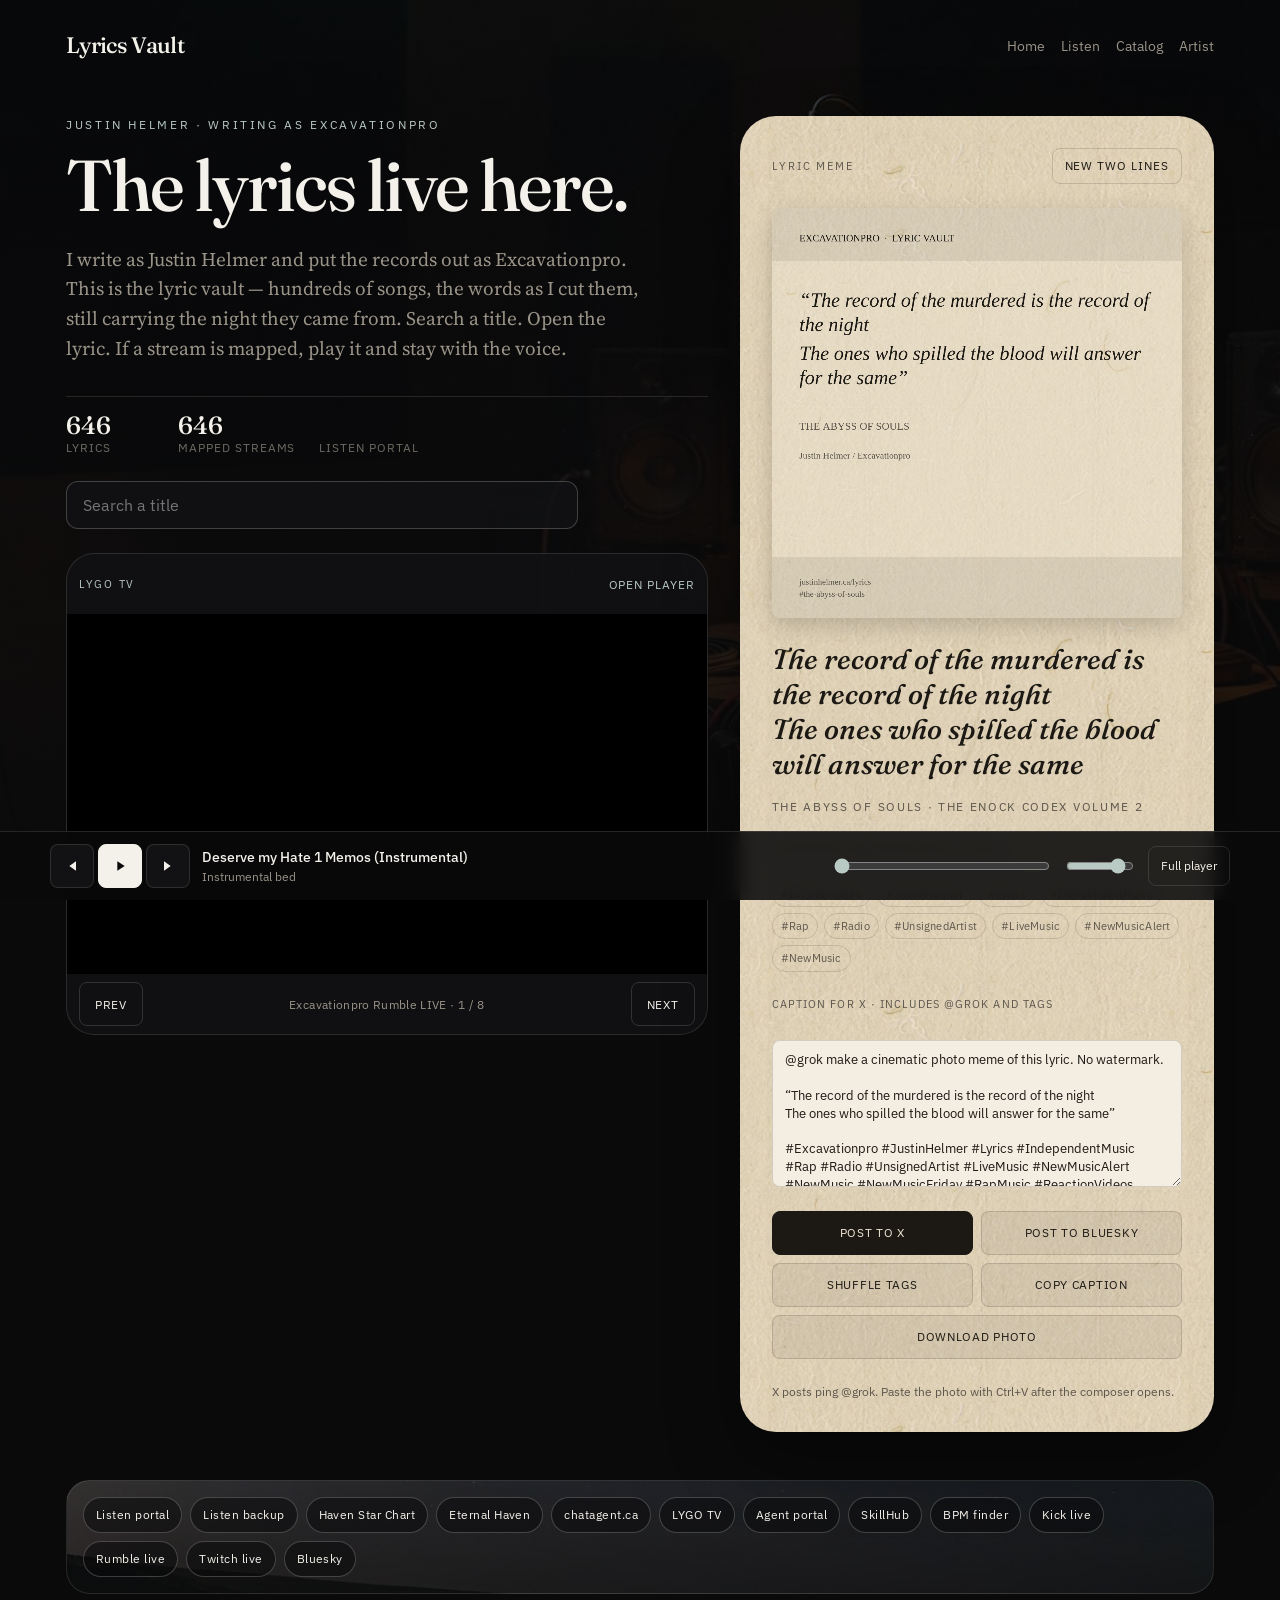
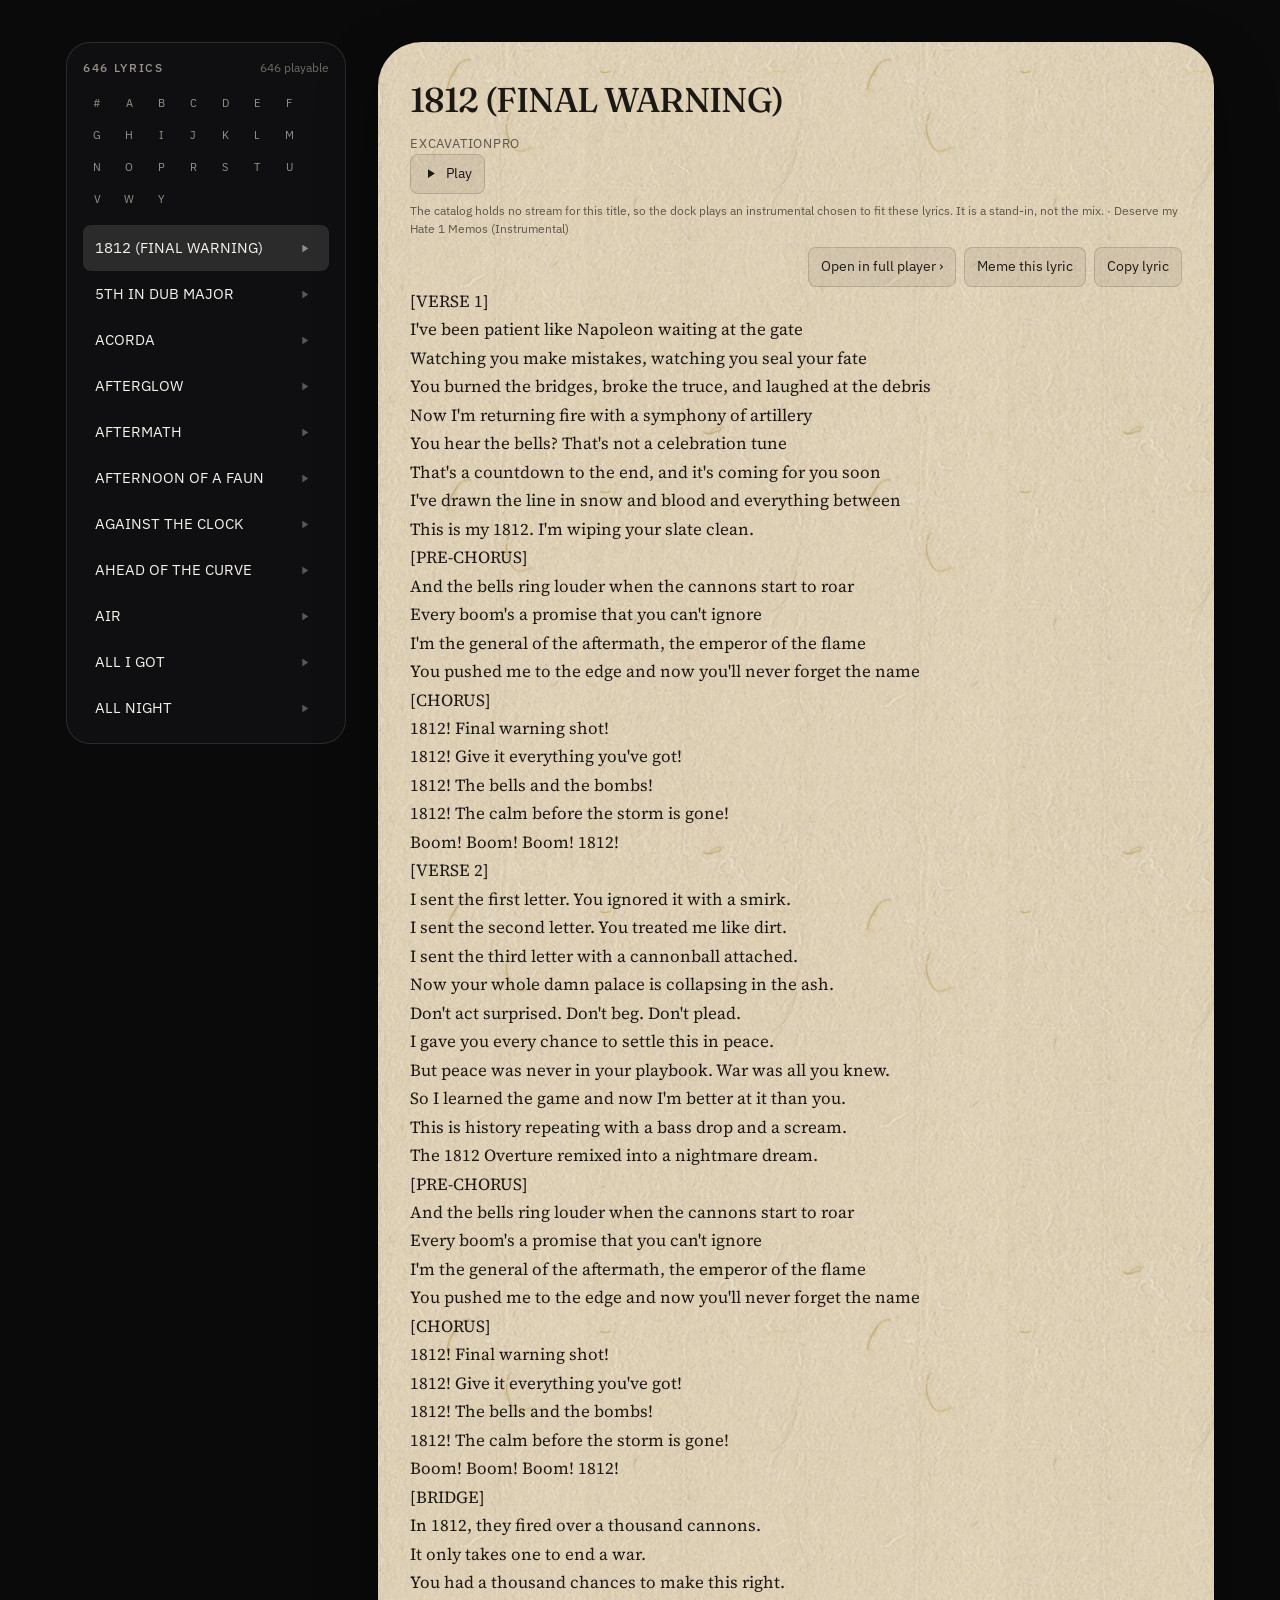
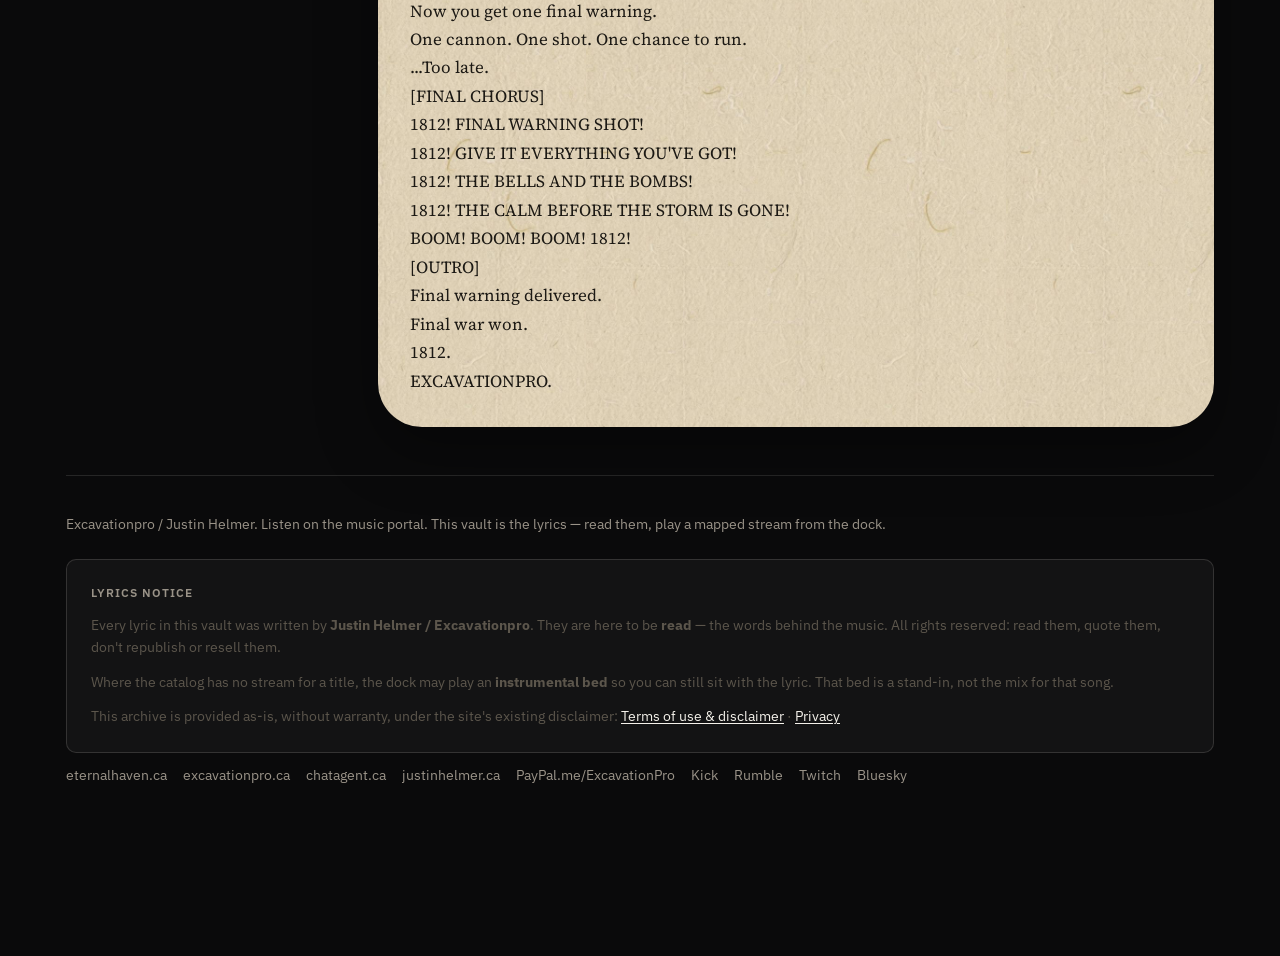
==== lyrics/index.html @ d02c5a1b "Add Bluesky plus Kick, Rumble, Twitch on the branding hub." ====
<!DOCTYPE html>
<html lang="en">
<head>
<meta charset="utf-8">
<meta name="viewport" content="width=device-width, initial-scale=1">
<title>Justin Helmer Lyrics — Lyric Vault</title>
<meta name="description" content="Justin Helmer writes as Excavationpro. The lyric vault: search a title, read the words, play the catalog when a stream is mapped.">
<meta name="author" content="Justin Helmer / Excavationpro">
<meta name="robots" content="index, follow, max-image-preview:large">
<meta name="theme-color" content="#0a0a0b">
<link rel="canonical" href="https://justinhelmer.ca/lyrics/">
<link rel="icon" href="/assets/favicon.svg" type="image/svg+xml">
<link rel="image_src" href="https://justinhelmer.ca/assets/og-lyrics.jpg">
<meta property="og:site_name" content="justinhelmer.ca">
<meta property="og:locale" content="en_US">
<meta property="og:type" content="website">
<meta property="og:title" content="Justin Helmer Lyrics — Lyric Vault">
<meta property="og:description" content="Justin Helmer writes as Excavationpro. The lyric vault — search, read, play. Listen free on justinhelmer.ca.">
<meta property="og:url" content="https://justinhelmer.ca/lyrics/">
<meta property="og:image" content="https://justinhelmer.ca/assets/og-lyrics.jpg">
<meta property="og:image:secure_url" content="https://justinhelmer.ca/assets/og-lyrics.jpg">
<meta property="og:image:type" content="image/jpeg">
<meta property="og:image:width" content="1200">
<meta property="og:image:height" content="630">
<meta property="og:image:alt" content="Lyrics Vault — Excavationpro / Justin Helmer">
<meta name="twitter:card" content="summary_large_image">
<meta name="twitter:site" content="@Excavationpro">
<meta name="twitter:creator" content="@Excavationpro">
<meta name="twitter:title" content="Justin Helmer Lyrics — Lyric Vault">
<meta name="twitter:description" content="Justin Helmer writes as Excavationpro. The lyric vault — search, read, play.">
<meta name="twitter:image" content="https://justinhelmer.ca/assets/og-lyrics.jpg">
<meta name="twitter:image:alt" content="Lyrics Vault — Excavationpro">
<script type="application/ld+json">{"@context":"https://schema.org","@type":"CollectionPage","name":"Excavationpro Lyrics — Justin Helmer","url":"https://justinhelmer.ca/lyrics/","description":"Justin Helmer writes as Excavationpro. Public lyric vault: artist, album, and the words.","image":"https://justinhelmer.ca/assets/og-lyrics.jpg","author":{"@type":"Person","name":"Justin Helmer","alternateName":"Excavationpro","sameAs":["https://twitter.com/Excavationpro","https://excavationpro.ca/"]},"isPartOf":{"@type":"WebSite","name":"justinhelmer.ca","url":"https://justinhelmer.ca/"}}</script>
<link rel="preconnect" href="https://fonts.googleapis.com">
<link rel="preconnect" href="https://fonts.gstatic.com" crossorigin>
<link href="https://fonts.googleapis.com/css2?family=Fraunces:opsz,wght@9..144,500;9..144,600&family=IBM+Plex+Sans:wght@400;500;600&family=Source+Serif+4:opsz,wght@8..60,400;8..60,500&display=swap" rel="stylesheet">
<link rel="stylesheet" href="vault.css?v=23">
<link rel="stylesheet" href="lygo-tv-ninja.css?v=6">
</head>
<body>
<div class="sky" aria-hidden="true"></div>
<div class="wrap">
  <header class="site">
    <a class="brand" href="./">Lyrics Vault</a>
    <nav class="links" aria-label="Studio">
      <a href="https://justinhelmer.ca/">Home</a>
      <a href="https://justinhelmer.ca/listen.html">Listen</a>
      <a href="https://deepseekoracle.github.io/Excavationpro/excavationpro-music-catalog.html">Catalog</a>
      <a href="https://excavationpro.ca/">Artist</a>
    </nav>
  </header>

  <section class="hero">
    <div class="hero-copy">
      <p class="kicker">Justin Helmer · writing as Excavationpro</p>
      <h1>The lyrics live here.</h1>
      <p class="lede">I write as Justin Helmer and put the records out as Excavationpro. This is the lyric vault — hundreds of songs, the words as I cut them, still carrying the night they came from. Search a title. Open the lyric. If a stream is mapped, play it and stay with the voice.</p>
      <ul class="stats" aria-label="Vault size">
        <li><strong id="stat-n">—</strong><span>lyrics</span></li>
        <li><strong id="stat-m">—</strong><span>mapped streams</span></li>
        <li><a href="https://justinhelmer.ca/listen.html">Listen portal</a></li>
      </ul>
      <label class="sr" for="q">Search titles</label>
      <input id="q" class="search" type="search" placeholder="Search a title" autocomplete="off">
      <section class="tv-portal" aria-label="LYGO TV">
        <div data-lygo-tv></div>
      </section>
    </div>
    <div class="hero-side">
    <aside class="hero-card meme" id="vault-card" aria-label="Lyric meme">
      <div class="card-top">
        <p class="card-kicker">Lyric meme</p>
        <button type="button" class="card-shuffle" id="vault-shuffle">New two lines</button>
      </div>
      <canvas id="meme-canvas" width="1080" height="1080" aria-label="Meme preview"></canvas>
      <a class="card-link" id="vault-link" href="#deep-enough-to-stand">
        <blockquote>
          <p id="vault-quote">My roots go deep enough to stand.<br>Through the hurricane and the shifting sand.</p>
          <footer id="vault-cite">Deep Enough to Stand</footer>
        </blockquote>
      </a>
      <p class="meme-hint" id="vault-url">justinhelmer.ca/lyrics/#deep-enough-to-stand</p>
      <div class="tag-row" id="tag-row" aria-label="Hashtags"></div>
      <p class="caption-lab">Caption for X · includes @grok and tags</p>
      <label class="sr" for="meme-caption">Post caption</label>
      <textarea id="meme-caption" rows="7" spellcheck="false"></textarea>
      <div class="meme-share" role="group" aria-label="Share this lyric">
        <button type="button" class="share-btn primary" id="share-x">Post to X</button>
        <button type="button" class="share-btn" id="share-bsky">Post to Bluesky</button>
        <button type="button" class="share-btn" id="shuffle-tags">Shuffle tags</button>
        <button type="button" class="share-btn" id="copy-caption">Copy caption</button>
        <button type="button" class="share-btn grok" id="share-png">Download photo</button>
      </div>
      <p class="meme-status" id="meme-status" aria-live="polite">X posts ping @grok. Paste the photo with Ctrl+V after the composer opens.</p>
    </aside>
    </div>
  </section>

  <nav class="lattice" aria-label="Lattice paths">
    <a href="https://justinhelmer.ca/listen.html">Listen portal</a>
    <a href="https://deepseekoracle.github.io/Excavationpro/excavationpro-listen.html">Listen backup</a>
    <a href="https://deepseekoracle.github.io/Excavationpro/HavenStarChart.html">Haven Star Chart</a>
    <a href="https://eternalhaven.ca/">Eternal Haven</a>
    <a href="https://chatagent.ca/">chatagent.ca</a>
    <a href="https://chatagent.ca/sources/">LYGO TV</a>
    <a href="https://chatagent.ca/portal/">Agent portal</a>
    <a href="https://chatagent.ca/lygoskillhub.html">SkillHub</a>
    <a href="https://bpmfinder.ca/app.html">BPM finder</a>
    <a href="https://kick.com/excavationpro">Kick live</a>
    <a href="https://rumble.com/user/excavationpro/live">Rumble live</a>
    <a href="https://twitch.tv/excavationpro">Twitch live</a>
    <a href="https://bsky.app/profile/excavationpro.bsky.social">Bluesky</a>
  </nav>

  <div class="layout">
    <aside class="index">
      <div class="index-head">
        <h2 id="count">Lyrics</h2>
        <p class="hint" id="mapped-hint"></p>
      </div>
      <div class="letters" id="letters" aria-label="Jump by letter"></div>
      <ol id="list"></ol>
    </aside>
    <div class="sheet-wrap">
      <article class="sheet" id="sheet">
        <p class="empty">Choose a lyric.</p>
      </article>
      <div class="gate" id="gate" hidden>
        <div class="gate-card" role="dialog" aria-modal="true" aria-labelledby="gate-title">
          <p class="card-kicker">Support the work</p>
          <h2 id="gate-title">Keep the vault lit.</h2>
          <p>These lyrics stay free. If they land, support Justin Helmer / Excavationpro — PayPal, stream the catalog, or catch the live rooms.</p>
          <div class="gate-actions">
            <a class="btn paypal" href="https://www.paypal.com/paypalme/ExcavationPro" target="_blank" rel="noopener noreferrer">Donate on PayPal</a>
            <a class="btn" href="https://ffm.to/eovnvo9" target="_blank" rel="noopener noreferrer">Listen — Excavationpro</a>
            <a class="btn" href="https://ffm.to/justin-helmer" target="_blank" rel="noopener noreferrer">Listen — Justin Helmer</a>
            <div class="gate-live" aria-label="Live rooms">
              <a href="https://kick.com/excavationpro" target="_blank" rel="noopener noreferrer">Kick live</a>
              <a href="https://rumble.com/user/excavationpro/live" target="_blank" rel="noopener noreferrer">Rumble live</a>
              <a href="https://twitch.tv/excavationpro" target="_blank" rel="noopener noreferrer">Twitch live</a>
            </div>
            <button type="button" class="btn ghost" id="gate-pass">Keep reading</button>
          </div>
        </div>
      </div>
    </div>
  </div>

  <footer class="site">
    <p>Excavationpro / Justin Helmer. Listen on the music portal. This vault is the lyrics — read them, play a mapped stream from the dock.</p>

    <div class="notice" id="disclaimer">
      <h2>Lyrics notice</h2>
      <p>Every lyric in this vault was written by <strong>Justin Helmer / Excavationpro</strong>. They are here to be <strong>read</strong> &mdash; the words behind the music. All rights reserved: read them, quote them, don't republish or resell them.</p>
      <p>Where the catalog has no stream for a title, the dock may play an <strong>instrumental bed</strong> so you can still sit with the lyric. That bed is a stand-in, not the mix for that song.</p>
      <p>This archive is provided as-is, without warranty, under the site's existing disclaimer: <a href="https://justinhelmer.ca/terms.html">Terms of use &amp; disclaimer</a> &middot; <a href="https://justinhelmer.ca/privacy.html">Privacy</a></p>
    </div>

    <p class="family">
      <a href="https://eternalhaven.ca/">eternalhaven.ca</a>
      <a href="https://excavationpro.ca/">excavationpro.ca</a>
      <a href="https://chatagent.ca/">chatagent.ca</a>
      <a href="https://justinhelmer.ca/">justinhelmer.ca</a>
      <a href="https://www.paypal.com/paypalme/ExcavationPro">PayPal.me/ExcavationPro</a>
      <a href="https://kick.com/excavationpro">Kick</a>
      <a href="https://rumble.com/user/excavationpro/live">Rumble</a>
      <a href="https://twitch.tv/excavationpro">Twitch</a>
      <a href="https://bsky.app/profile/excavationpro.bsky.social">Bluesky</a>
    </p>
  </footer>
</div>

<div class="dock" id="dock">
  <audio id="audio" preload="none"></audio>
  <div class="dock-inner">
    <div class="transport" role="group" aria-label="Transport">
      <button type="button" id="btn-prev" class="icon" title="Previous mapped stream" aria-label="Previous">
        <svg viewBox="0 0 24 24" aria-hidden="true"><path d="M6 5v14M18 5v14L8 12z" fill="currentColor" stroke="none"/></svg>
      </button>
      <button type="button" id="btn-play" class="icon play" title="Play" aria-label="Play">
        <svg id="ico-play" viewBox="0 0 24 24" aria-hidden="true"><path d="M8 5v14l11-7z" fill="currentColor"/></svg>
        <svg id="ico-pause" class="hide" viewBox="0 0 24 24" aria-hidden="true"><path d="M7 5h4v14H7zM13 5h4v14h-4z" fill="currentColor"/></svg>
      </button>
      <button type="button" id="btn-next" class="icon" title="Next mapped stream" aria-label="Next">
        <svg viewBox="0 0 24 24" aria-hidden="true"><path d="M18 5v14M6 5v14l10-7z" fill="currentColor"/></svg>
      </button>
    </div>
    <div class="now">
      <strong id="now-title">Lattice mini player</strong>
      <span id="now-state">Idle · mapped streams from the catalog</span>
    </div>
    <label class="seek-wrap"><span class="sr">Seek</span><input id="seek" type="range" min="0" max="1000" value="0"></label>
    <label class="vol-wrap" title="Volume"><span class="sr">Volume</span><input id="vol" type="range" min="0" max="100" value="85"></label>
    <a class="full" id="full-player" href="https://justinhelmer.ca/listen.html">Full player</a>
  </div>
</div>
<script src="lygo-tv-ninja.js?v=6" defer></script>
<script src="vault.js?v=23"></script>
</body>
</html>
---- lyrics/vault.css ----
:root {
  --bg: #0a0a0b;
  --bg-elevated: #121214;
  --bg-subtle: #1a1a1e;
  --fg: #f4f1ea;
  --fg-muted: #9a9388;
  --fg-subtle: #6f6a62;
  --border: color-mix(in oklab, var(--fg) 12%, transparent);
  --border-strong: color-mix(in oklab, var(--fg) 22%, transparent);
  --accent: #b9c9c4;
  --accent-fg: #0a0a0b;
  --paper: #efe6d6;
  --ink: #1c1914;
  --ink-muted: #5c564c;
  --radius-xs: 4px;
  --radius-sm: 8px;
  --radius-md: 12px;
  --radius-lg: 16px;
  --radius-xl: 24px;
  --space-1: 4px;
  --space-2: 8px;
  --space-3: 12px;
  --space-4: 16px;
  --space-5: 24px;
  --space-6: 32px;
  --space-7: 48px;
  --space-8: 64px;
  --font-display: "Fraunces", Georgia, serif;
  --font-body: "Source Serif 4", Georgia, serif;
  --font-ui: "IBM Plex Sans", system-ui, sans-serif;
  --text-xs: 0.75rem;
  --text-sm: 0.875rem;
  --text-base: 1rem;
  --leading-tight: 1.1;
  --leading-normal: 1.5;
  --tracking-display: -0.03em;
  --motion-quick: 150ms;
  --motion-fast: 250ms;
  --ease-out: cubic-bezier(0.23, 1, 0.32, 1);
  --dock-h: 76px;
}
* { box-sizing: border-box; }
html, body { margin: 0; min-height: 100%; }
html { background: var(--bg); }
body {
  font-family: var(--font-ui);
  color: var(--fg);
  line-height: var(--leading-normal);
  background: var(--bg);
  padding-bottom: calc(var(--dock-h) + env(safe-area-inset-bottom) + var(--space-4));
}
button:not(:disabled), [role="button"]:not(:disabled) { cursor: pointer; }
a { color: var(--accent); text-decoration: none; }
a:hover { text-decoration: underline; }
.sr { position: absolute; width: 1px; height: 1px; padding: 0; margin: -1px; overflow: hidden; clip: rect(0,0,0,0); border: 0; }
.hide { display: none !important; }

html { -webkit-font-smoothing: antialiased; -moz-osx-font-smoothing: grayscale; }
.sky {
  position: fixed; inset: 0; z-index: 0; pointer-events: none;
  background:
    linear-gradient(180deg, rgba(10,10,11,.42) 0%, rgba(10,10,11,.72) 38%, rgba(10,10,11,.94) 100%),
    url("bg-studio.jpg") center top / cover no-repeat;
}
.wrap { position: relative; z-index: 1; max-width: 1180px; margin: 0 auto; padding: var(--space-5) var(--space-4) var(--space-8); }

header.site {
  display: flex; flex-wrap: wrap; justify-content: space-between; align-items: center;
  gap: var(--space-4); padding-bottom: var(--space-4);
}
.brand {
  font-family: var(--font-display); font-size: 1.4rem; font-weight: 500;
  color: var(--fg); letter-spacing: var(--tracking-display);
}
.brand:hover { text-decoration: none; color: var(--accent); }
nav.links { display: flex; flex-wrap: wrap; gap: var(--space-3) var(--space-4); font-size: var(--text-sm); }
nav.links a { color: var(--fg-muted); min-height: 44px; display: inline-flex; align-items: center; }

.lattice {
  display: flex; flex-wrap: wrap; gap: var(--space-2);
  margin: 0 0 var(--space-7);
  padding: var(--space-4);
  border: 1px solid var(--border);
  border-radius: var(--radius-xl);
  background:
    linear-gradient(180deg, rgba(10,10,11,.55), rgba(10,10,11,.72)),
    url("bg-coast.jpg") center / cover no-repeat;
}
.lattice a {
  display: inline-flex; align-items: center; min-height: 36px;
  padding: 0 var(--space-3);
  border: 1px solid var(--border-strong);
  border-radius: 999px;
  background: color-mix(in oklab, var(--bg) 55%, transparent);
  color: var(--fg);
  font-size: var(--text-xs);
  letter-spacing: 0.04em;
  text-decoration: none;
}
.lattice a:hover { background: color-mix(in oklab, var(--fg) 10%, transparent); }

.hero {
  display: grid;
  grid-template-columns: minmax(0, 1.15fr) minmax(260px, 0.85fr);
  gap: var(--space-6);
  align-items: start;
  margin: var(--space-6) 0 var(--space-7);
}
.hero-side {
  display: flex; flex-direction: column; gap: var(--space-4);
}
.hero-copy { max-width: none; padding-bottom: var(--space-2); }
.hero-copy .tv-portal { margin-top: var(--space-5); }
.kicker {
  font-size: var(--text-xs); letter-spacing: 0.22em; text-transform: uppercase;
  color: var(--accent); margin: 0 0 var(--space-4);
}
h1 {
  font-family: var(--font-display); font-weight: 500;
  font-size: clamp(2.6rem, 7vw, 4.5rem);
  line-height: 0.98; letter-spacing: var(--tracking-display);
  margin: 0 0 var(--space-5); text-wrap: balance;
}
.lede {
  font-family: var(--font-body);
  font-size: clamp(1.08rem, 1.5vw, 1.22rem);
  line-height: 1.55; max-width: 36rem;
  color: var(--fg-muted); margin: 0 0 var(--space-6);
  text-wrap: pretty;
}
.stats {
  list-style: none; margin: 0 0 var(--space-5); padding: 0;
  display: flex; flex-wrap: wrap; gap: var(--space-5);
  border-top: 1px solid var(--border);
  padding-top: var(--space-4);
}
.stats li { display: flex; flex-direction: column; gap: 2px; min-width: 5.5rem; }
.stats strong {
  font-family: var(--font-display); font-size: 1.55rem; font-weight: 500;
  font-variant-numeric: tabular-nums; line-height: 1;
}
.stats span, .stats a { font-size: var(--text-xs); letter-spacing: 0.08em; text-transform: uppercase; color: var(--fg-subtle); }
.stats a { align-self: end; min-height: 44px; display: inline-flex; align-items: flex-end; }
.search {
  width: 100%; max-width: 32rem; height: 48px; padding: 0 var(--space-4);
  border: 1px solid var(--border-strong); border-radius: var(--radius-md);
  background: color-mix(in oklab, var(--bg-elevated) 80%, transparent);
  color: var(--fg); font: inherit; font-size: 1rem;
}
.search:focus { outline: 2px solid var(--accent); outline-offset: 2px; }
.hero-card {
  background: var(--paper) url("paper.jpg") center / 420px repeat;
  color: var(--ink);
  border-radius: calc(var(--radius-md) + var(--space-5));
  padding: var(--space-6);
  box-shadow: 0 28px 70px rgba(0,0,0,.4);
  min-height: 16rem;
  display: flex; flex-direction: column; justify-content: space-between;
  gap: var(--space-5);
}
.card-top {
  display: flex; align-items: center; justify-content: space-between; gap: var(--space-3);
}
.card-kicker {
  margin: 0;
  font-size: 0.68rem; letter-spacing: 0.18em; text-transform: uppercase;
  color: var(--ink-muted);
}
.card-shuffle {
  min-height: 36px; padding: 0 var(--space-3);
  border-radius: var(--radius-sm);
  border: 1px solid color-mix(in oklab, var(--ink) 16%, transparent);
  background: transparent; color: var(--ink);
  font: inherit; font-size: var(--text-xs); letter-spacing: 0.08em;
  text-transform: uppercase;
}
.card-shuffle:hover { background: color-mix(in oklab, var(--ink) 8%, transparent); }
.card-link { color: inherit; text-decoration: none; display: block; }
.card-link:hover { text-decoration: none; }
.card-link:hover blockquote p { text-decoration: underline; text-underline-offset: 4px; }
.hero-card blockquote { margin: 0; }
.hero-card blockquote p {
  font-family: var(--font-display); font-weight: 500; font-style: italic;
  font-size: clamp(1.35rem, 2.4vw, 1.75rem); line-height: 1.25;
  margin: 0 0 var(--space-4); text-wrap: pretty;
}
.hero-card footer {
  font-size: var(--text-xs); letter-spacing: 0.14em; text-transform: uppercase;
  color: var(--ink-muted);
}
.meme-hint {
  margin: 0; font-size: 0.68rem; letter-spacing: 0.04em;
  color: var(--ink-muted); word-break: break-all;
}
#meme-canvas {
  width: 100%; height: auto; display: block;
  border-radius: var(--radius-sm);
  box-shadow: 0 8px 24px rgba(0,0,0,.18);
}
.tag-row {
  display: flex; flex-wrap: wrap; gap: 6px;
}
.tag-row span {
  font-size: 0.68rem; letter-spacing: 0.02em;
  padding: 4px 8px; border-radius: 999px;
  border: 1px solid color-mix(in oklab, var(--ink) 14%, transparent);
  color: var(--ink-muted);
}
.meme-share {
  display: grid; grid-template-columns: 1fr 1fr; gap: var(--space-2);
}
.share-btn {
  display: inline-flex; align-items: center; justify-content: center;
  min-height: 44px; padding: 0 var(--space-3);
  border-radius: var(--radius-sm);
  border: 1px solid color-mix(in oklab, var(--ink) 16%, transparent);
  background: color-mix(in oklab, var(--ink) 6%, transparent);
  color: var(--ink); font: inherit; font-size: var(--text-xs);
  letter-spacing: 0.06em; text-transform: uppercase; text-decoration: none;
}
.share-btn:hover { background: color-mix(in oklab, var(--ink) 11%, transparent); text-decoration: none; }
.share-btn.primary { background: var(--ink); color: var(--paper); border-color: var(--ink); }
.share-btn.primary:hover { filter: brightness(1.08); color: var(--paper); }
.share-btn.grok { grid-column: 1 / -1; }
.meme-status {
  margin: 0; min-height: 1.2em; font-size: 0.72rem; color: var(--ink-muted);
}
.caption-lab {
  margin: 0 0 4px; font-size: 0.68rem; letter-spacing: 0.1em;
  text-transform: uppercase; color: var(--ink-muted);
}
#meme-caption {
  width: 100%; min-height: 7.5rem; resize: vertical; box-sizing: border-box;
  padding: 10px 12px; border-radius: var(--radius-sm);
  border: 1px solid color-mix(in oklab, var(--ink) 16%, transparent);
  background: color-mix(in oklab, var(--paper) 70%, #fff);
  color: var(--ink); font: inherit; font-size: 0.8rem; line-height: 1.4;
}
.tv-portal {
  border: 1px solid var(--border);
  border-radius: calc(var(--radius-md) + var(--space-4));
  overflow: hidden;
  background: color-mix(in oklab, var(--bg-elevated) 88%, transparent);
}
.tv-top, .tv-bar {
  display: flex; align-items: center; justify-content: space-between;
  gap: var(--space-3); padding: 10px var(--space-4);
}
.tv-open {
  font-size: var(--text-xs); letter-spacing: 0.08em; text-transform: uppercase;
  color: var(--accent); min-height: 36px; display: inline-flex; align-items: center;
}
.tv-screen {
  position: relative; aspect-ratio: 16 / 9; background: #000;
  box-shadow: inset 0 0 0 1px color-mix(in oklab, var(--fg) 10%, transparent);
}
.tv-portal .lygo-tv-ninja { border: 0; background: transparent; border-radius: 0; }
.tv-screen iframe,
.tv-portal video { position: absolute; inset: 0; width: 100%; height: 100%; border: 0; background: #000; }
.tv-meta {
  margin: 0; flex: 1; text-align: center;
  font-size: var(--text-xs); letter-spacing: 0.04em; color: var(--fg-muted);
  overflow: hidden; text-overflow: ellipsis; white-space: nowrap;
}
.tv-zap {
  min-width: 52px; min-height: 40px; padding: 0 var(--space-3);
  border-radius: var(--radius-sm);
  border: 1px solid var(--border); background: var(--bg-elevated);
  color: var(--fg); font: inherit; font-size: var(--text-xs);
  letter-spacing: 0.06em; text-transform: uppercase;
}
.tv-zap:hover { background: color-mix(in oklab, var(--fg) 8%, transparent); }
@media (max-width: 840px) {
  .hero { grid-template-columns: 1fr; min-height: 0; gap: var(--space-5); }
  .hero-card { min-height: 0; padding: var(--space-5); }
}

.layout { display: grid; grid-template-columns: minmax(220px, 280px) minmax(0, 1fr); gap: var(--space-6); }
@media (max-width: 840px) { .layout { grid-template-columns: 1fr; } }

.index {
  border: 1px solid var(--border);
  border-radius: var(--radius-xl);
  padding: var(--space-4);
  background: color-mix(in oklab, var(--bg-elevated) 82%, transparent);
  max-height: min(78vh, 44rem);
  overflow: auto;
}
.index-head { display: flex; justify-content: space-between; gap: var(--space-3); align-items: baseline; margin-bottom: var(--space-3); }
.index h2 {
  font-size: var(--text-xs); letter-spacing: 0.14em; text-transform: uppercase;
  color: var(--fg-muted); margin: 0; font-weight: 500;
}
.hint { margin: 0; font-size: var(--text-xs); color: var(--fg-subtle); }
.letters { display: flex; flex-wrap: wrap; gap: 4px; margin-bottom: var(--space-3); }
.letters button {
  min-width: 28px; min-height: 28px; padding: 0 4px;
  border: 0; border-radius: var(--radius-xs);
  background: transparent; color: var(--fg-muted); font: inherit; font-size: 0.7rem;
}
.letters button:hover, .letters button.on { color: var(--fg); background: color-mix(in oklab, var(--fg) 10%, transparent); }
.index ol { list-style: none; margin: 0; padding: 0; }
.index a {
  display: flex; align-items: center; justify-content: space-between; gap: var(--space-2);
  padding: 10px var(--space-3); border-radius: var(--radius-sm);
  color: var(--fg); text-decoration: none; font-size: 0.92rem; min-height: 44px;
}
.index a:hover { background: color-mix(in oklab, var(--fg) 8%, transparent); }
.index a.on { background: color-mix(in oklab, var(--fg) 12%, transparent); }
.dot {
  width: 7px; height: 7px; border-radius: 50%; flex-shrink: 0;
  background: color-mix(in oklab, var(--accent) 70%, transparent);
}
.dot.off { background: color-mix(in oklab, var(--fg) 18%, transparent); }

.sheet-wrap { position: relative; min-height: 24rem; }
.sheet {
  color: var(--ink);
  border-radius: calc(var(--radius-md) + var(--space-6));
  padding: var(--space-6);
  min-height: 24rem;
  background: var(--paper) url("paper.jpg") center / 420px repeat;
  box-shadow: 0 24px 60px rgba(0,0,0,.35);
}
.gate {
  position: absolute; inset: 0; z-index: 8;
  display: flex; align-items: center; justify-content: center;
  padding: var(--space-5);
  border-radius: calc(var(--radius-md) + var(--space-6));
  background: color-mix(in oklab, var(--bg) 62%, transparent);
  backdrop-filter: blur(6px);
}
.gate[hidden] { display: none !important; }
.gate-card {
  width: min(28rem, 100%);
  background: var(--paper) url("paper.jpg") center / 420px repeat;
  color: var(--ink);
  border-radius: var(--radius-xl);
  padding: var(--space-6);
  box-shadow: 0 18px 50px rgba(0,0,0,.35);
}
.gate-card h2 {
  font-family: var(--font-display); font-weight: 500;
  font-size: clamp(1.5rem, 3vw, 2rem);
  margin: 0 0 var(--space-3); letter-spacing: -0.02em; max-width: none;
}
.gate-card p { margin: 0 0 var(--space-5); color: var(--ink-muted); }
.gate-actions { display: flex; flex-direction: column; gap: var(--space-2); }
.gate-actions .btn {
  display: flex; align-items: center; justify-content: center;
  min-height: 44px; padding: 0 var(--space-4);
  border-radius: var(--radius-sm);
  border: 1px solid color-mix(in oklab, var(--ink) 16%, transparent);
  background: color-mix(in oklab, var(--ink) 6%, transparent);
  color: var(--ink); font: inherit; font-size: var(--text-sm);
  text-decoration: none;
}
.gate-actions .btn:hover { background: color-mix(in oklab, var(--ink) 11%, transparent); text-decoration: none; }
.gate-actions .btn.paypal { background: #0070ba; border-color: #0070ba; color: #fff; font-weight: 600; }
.gate-actions .btn.paypal:hover { filter: brightness(1.08); color: #fff; }
.gate-actions .btn.ghost { background: transparent; }
.gate-live {
  display: flex; flex-wrap: wrap; gap: var(--space-2);
}
.gate-live a {
  flex: 1 1 30%;
  display: inline-flex; align-items: center; justify-content: center;
  min-height: 40px; padding: 0 var(--space-3);
  border-radius: var(--radius-sm);
  border: 1px solid color-mix(in oklab, var(--ink) 16%, transparent);
  color: var(--ink); font-size: var(--text-xs); letter-spacing: 0.06em;
  text-transform: uppercase; text-decoration: none;
}
.gate-live a:hover { background: color-mix(in oklab, var(--ink) 8%, transparent); }
.sheet-top { display: flex; flex-wrap: wrap; gap: var(--space-3); justify-content: space-between; align-items: flex-start; margin-bottom: var(--space-5); }
.sheet h2 {
  font-family: var(--font-display); font-weight: 500;
  font-size: clamp(1.55rem, 3vw, 2.15rem);
  margin: 0; letter-spacing: -0.02em; max-width: 28ch;
}
.sheet-meta {
  margin: 8px 0 0; font-size: 0.82rem; letter-spacing: 0.06em;
  text-transform: uppercase; color: var(--ink-muted);
}
.sheet-actions { display: flex; flex-wrap: wrap; gap: var(--space-2); }
.sheet-actions button, .sheet-actions a {
  display: inline-flex; align-items: center; min-height: 40px;
  padding: 0 var(--space-3); border-radius: var(--radius-sm);
  border: 1px solid color-mix(in oklab, var(--ink) 16%, transparent);
  background: color-mix(in oklab, var(--ink) 6%, transparent);
  color: var(--ink); font: inherit; font-size: var(--text-sm); text-decoration: none;
}
.sheet-actions button:hover, .sheet-actions a:hover { background: color-mix(in oklab, var(--ink) 10%, transparent); }
.lyrics { font-family: var(--font-body); font-size: 1.06rem; line-height: 1.68; white-space: pre-wrap; margin: 0; color: var(--ink); }
.empty { color: var(--ink-muted); padding: var(--space-7) 0; }

footer.site {
  margin-top: var(--space-7); padding-top: var(--space-5);
  border-top: 1px solid var(--border); color: var(--fg-muted); font-size: var(--text-sm);
}
.family { display: flex; flex-wrap: wrap; gap: var(--space-2) var(--space-4); margin-top: var(--space-3); }
.family a { color: var(--fg-muted); }

.dock {
  position: fixed; left: 0; right: 0; bottom: 0; z-index: 20;
  padding: var(--space-3) var(--space-4) calc(var(--space-3) + env(safe-area-inset-bottom));
  background: color-mix(in oklab, var(--bg) 88%, transparent);
  border-top: 1px solid var(--border);
  backdrop-filter: blur(10px);
}
.dock-inner {
  max-width: 1180px; margin: 0 auto;
  display: grid;
  grid-template-columns: auto minmax(0, 1fr) minmax(80px, 220px) 72px auto;
  gap: var(--space-3); align-items: center;
}
.transport { display: flex; gap: var(--space-1); }
.icon {
  width: 44px; height: 44px; border-radius: var(--radius-sm);
  border: 1px solid var(--border); background: var(--bg-elevated); color: var(--fg);
  display: grid; place-items: center; padding: 0;
}
.icon svg { width: 16px; height: 16px; }
.icon.play { background: var(--fg); color: var(--accent-fg); border-color: var(--fg); }
.icon:disabled { opacity: .4; }
.now { min-width: 0; }
.now strong, .now span { display: block; overflow: hidden; text-overflow: ellipsis; white-space: nowrap; }
.now strong { font-size: var(--text-sm); font-weight: 500; }
.now span { font-size: var(--text-xs); color: var(--fg-muted); }
.seek-wrap, .vol-wrap { display: flex; align-items: center; }
input[type=range] {
  width: 100%; accent-color: var(--accent); height: 24px;
}
.full {
  display: inline-flex; align-items: center; min-height: 40px;
  padding: 0 var(--space-3); border-radius: var(--radius-sm);
  border: 1px solid var(--border); color: var(--fg); font-size: var(--text-xs);
  text-decoration: none; white-space: nowrap;
}
.full:hover { background: color-mix(in oklab, var(--fg) 8%, transparent); }

@media (max-width: 840px) {
  .dock-inner { grid-template-columns: auto minmax(0, 1fr) auto; }
  .seek-wrap, .vol-wrap { display: none; }
  .full { grid-column: 1 / -1; justify-content: center; }
}
@media (prefers-reduced-motion: reduce) {
  * { transition: none !important; }
}

/* --- play controls on the sheet and in the index, plus the lyrics notice --- */
.index a .row-play { margin-left: auto; }
.row-play {
  flex: 0 0 auto; width: 26px; height: 26px; padding: 0;
  display: inline-flex; align-items: center; justify-content: center;
  border: 1px solid transparent; border-radius: 6px;
  background: transparent; color: var(--fg-muted); cursor: pointer;
  opacity: .55; transition: opacity .15s ease, background .15s ease, color .15s ease;
}
.row-play svg { width: 13px; height: 13px; }
.row-play:hover, .row-play:focus-visible { opacity: 1; color: var(--fg); background: color-mix(in oklab, var(--fg) 12%, transparent); }
.index a:hover .row-play, .index a.on .row-play { opacity: .95; }
.dot.bed { background: color-mix(in oklab, var(--fg) 42%, transparent); }

.sheet-actions { align-items: center; row-gap: var(--space-2); }
.sheet-play { display: inline-flex; align-items: center; gap: .5rem; font-weight: 600; }
.sheet-play svg { width: 15px; height: 15px; }
.sheet-play.active { background: var(--fg); color: var(--accent-fg); border-color: var(--fg); }
.sheet-note { flex: 1 1 100%; margin: 0; font-size: var(--text-xs); line-height: 1.55; color: var(--ink-muted); }
.sheet-full { margin-left: auto; }

.notice {
  margin-top: var(--space-5); padding: var(--space-5);
  border: 1px solid color-mix(in oklab, var(--fg) 14%, transparent);
  border-radius: 10px;
  background: color-mix(in oklab, var(--fg) 4%, transparent);
}
.notice h2 {
  margin: 0 0 var(--space-3); font-size: var(--text-xs); font-weight: 600;
  letter-spacing: .08em; text-transform: uppercase; color: var(--fg-muted);
}
.notice p { margin: 0 0 var(--space-3); font-size: var(--text-sm); line-height: 1.6; color: var(--ink-muted); }
.notice p:last-child { margin-bottom: 0; }
.notice a { color: var(--fg); text-decoration: underline; text-underline-offset: 2px; }
@media (max-width: 640px) { .sheet-full { margin-left: 0; } }
---- lyrics/lygo-tv-ninja.css ----
/* LYGO TV Ninja — portable framed player. Inherits host --bg --fg --muted --line --gold --accent */
.lygo-tv-wrap,
.ad-slot.lygo-tv-wrap {
  width: min(960px, 100%);
  max-width: 960px;
  margin: 0 auto 0.4rem;
  padding: 0.4rem 0 1.8rem;
  min-height: 0;
  border: none;
  background: transparent;
  text-align: left;
  box-sizing: border-box;
}
.lygo-tv-wrap .lygo-tv-ninja,
.ad-slot.lygo-tv-wrap .lygo-tv-ninja {
  max-width: 960px;
  margin: 0 auto;
}
.lygo-tv-ninja {
  --_bg: var(--bg, #0a0a0b);
  --_fg: var(--fg, #f4f1ea);
  --_muted: var(--muted, #9a9388);
  --_line: var(--line, rgba(255,255,255,.14));
  --_accent: var(--accent, var(--gold, #c9b8a0));
  border: 1px solid var(--_line);
  border-radius: 14px;
  overflow: hidden;
  background: color-mix(in srgb, var(--_bg) 88%, #000);
  color: var(--_fg);
  font-family: inherit;
}
.lygo-tv-ninja .tv-top,
.lygo-tv-ninja .tv-bar {
  display: flex;
  align-items: center;
  justify-content: space-between;
  gap: 10px;
  padding: 8px 12px;
}
.lygo-tv-ninja .tv-kicker {
  margin: 0;
  font-size: 0.68rem;
  letter-spacing: 0.16em;
  text-transform: uppercase;
  color: var(--_accent);
}
.lygo-tv-ninja .tv-open {
  font-size: 0.72rem;
  letter-spacing: 0.08em;
  text-transform: uppercase;
  color: var(--_accent);
  text-decoration: none;
  min-height: 44px;
  display: inline-flex;
  align-items: center;
}
.lygo-tv-ninja .tv-open:hover { text-decoration: underline; }
.lygo-tv-ninja .tv-screen {
  position: relative;
  aspect-ratio: 16 / 9;
  background: #000;
  box-shadow: inset 0 0 0 1px color-mix(in srgb, var(--_fg) 10%, transparent);
}
.lygo-tv-ninja .tv-screen iframe,
.lygo-tv-ninja .tv-screen video {
  position: absolute;
  inset: 0;
  width: 100%;
  height: 100%;
  border: 0;
  background: #000;
  object-fit: contain;
}
.lygo-tv-ninja .tv-meta {
  margin: 0;
  flex: 1;
  min-width: 0;
  text-align: center;
  font-size: 0.72rem;
  letter-spacing: 0.03em;
  color: var(--_muted);
  overflow: hidden;
  text-overflow: ellipsis;
  white-space: nowrap;
}
.lygo-tv-ninja .tv-zap {
  min-width: 64px;
  min-height: 44px;
  padding: 0 12px;
  border-radius: 8px;
  border: 1px solid var(--_line);
  background: transparent;
  color: var(--_fg);
  font: inherit;
  font-size: 0.72rem;
  letter-spacing: 0.06em;
  text-transform: uppercase;
  cursor: pointer;
}
.lygo-tv-ninja .tv-zap:hover {
  background: color-mix(in srgb, var(--_fg) 8%, transparent);
}
@media (min-width: 1100px) {
  .lygo-tv-wrap,
  .ad-slot.lygo-tv-wrap {
    width: 960px;
    margin-left: calc(50% - 480px);
    margin-right: calc(50% - 480px);
  }
}
@media (max-width: 700px) {
  .lygo-tv-wrap,
  .ad-slot.lygo-tv-wrap {
    width: 100%;
    max-width: 100%;
    margin-left: 0;
    margin-right: 0;
    padding: 0 0 1.4rem;
  }
  .lygo-tv-ninja .tv-bar {
    flex-wrap: wrap;
  }
  .lygo-tv-ninja .tv-meta {
    flex-basis: 100%;
    order: 3;
    white-space: normal;
  }
}
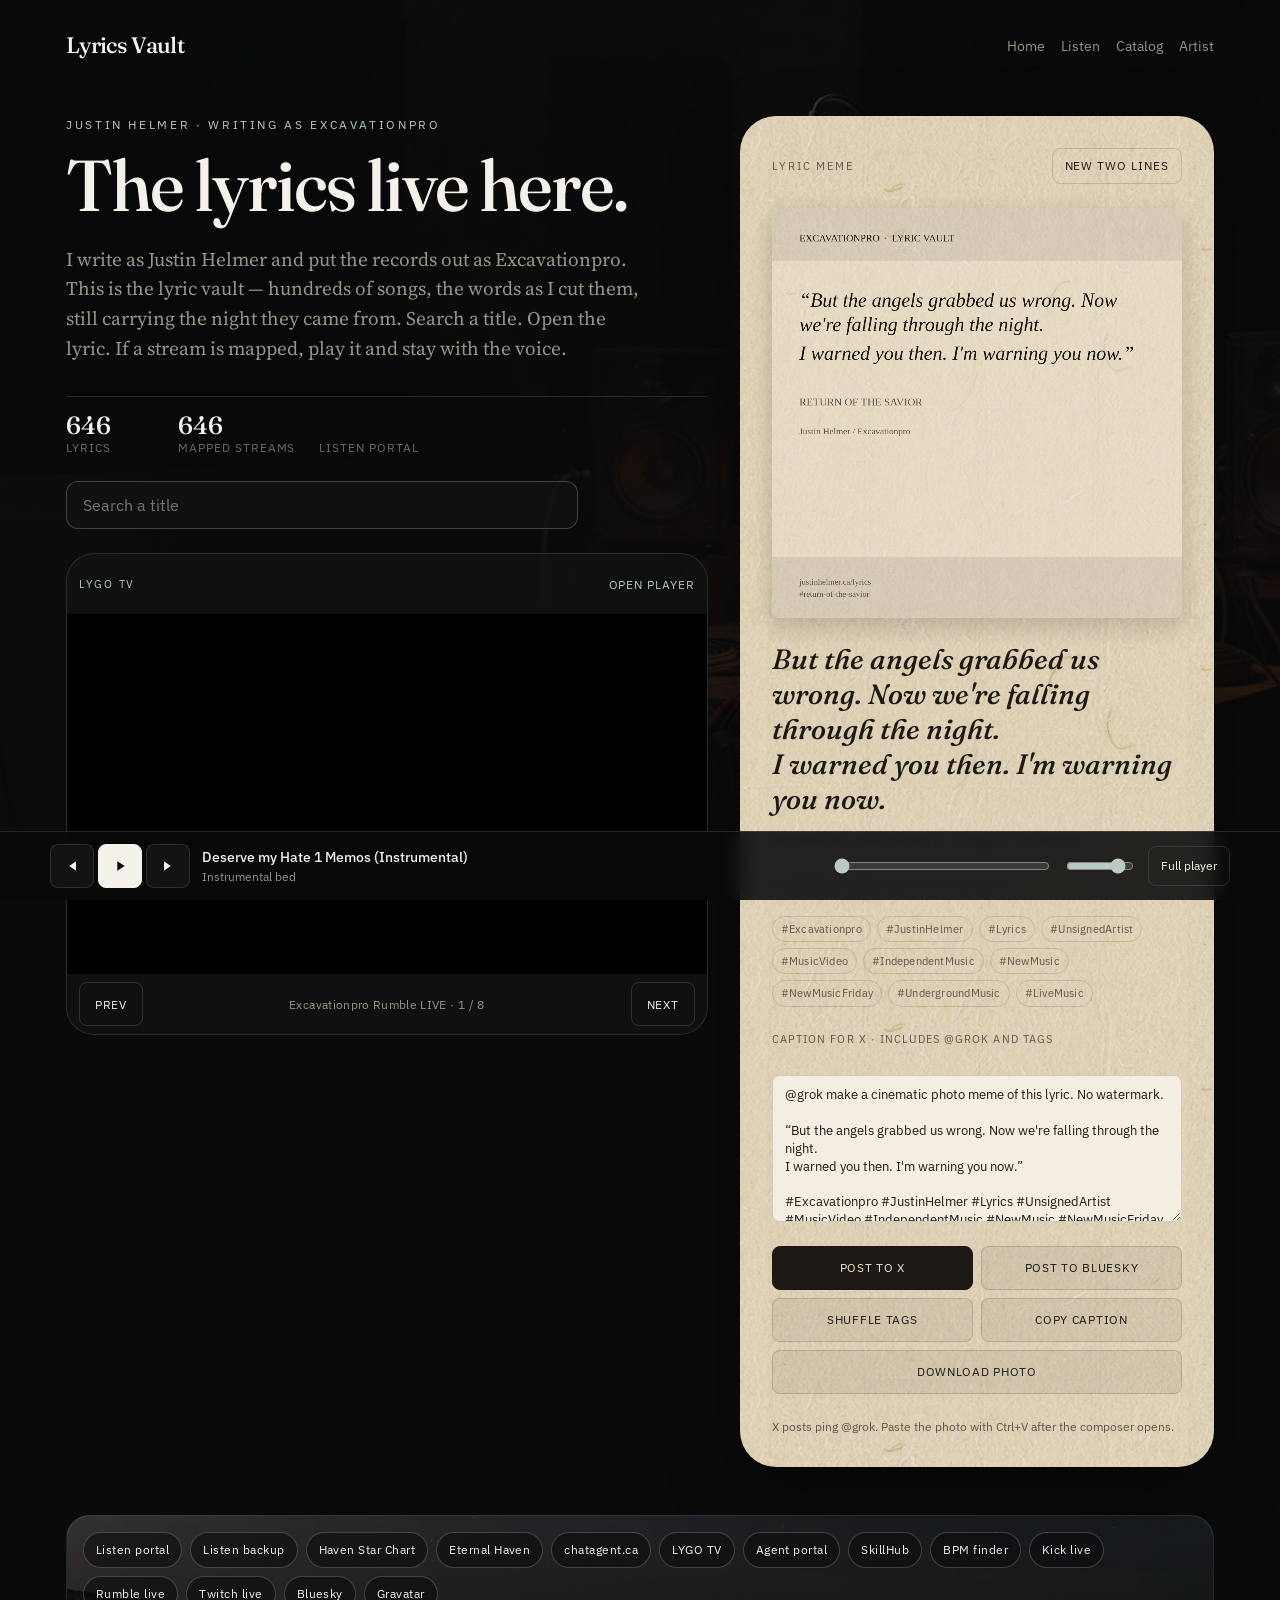
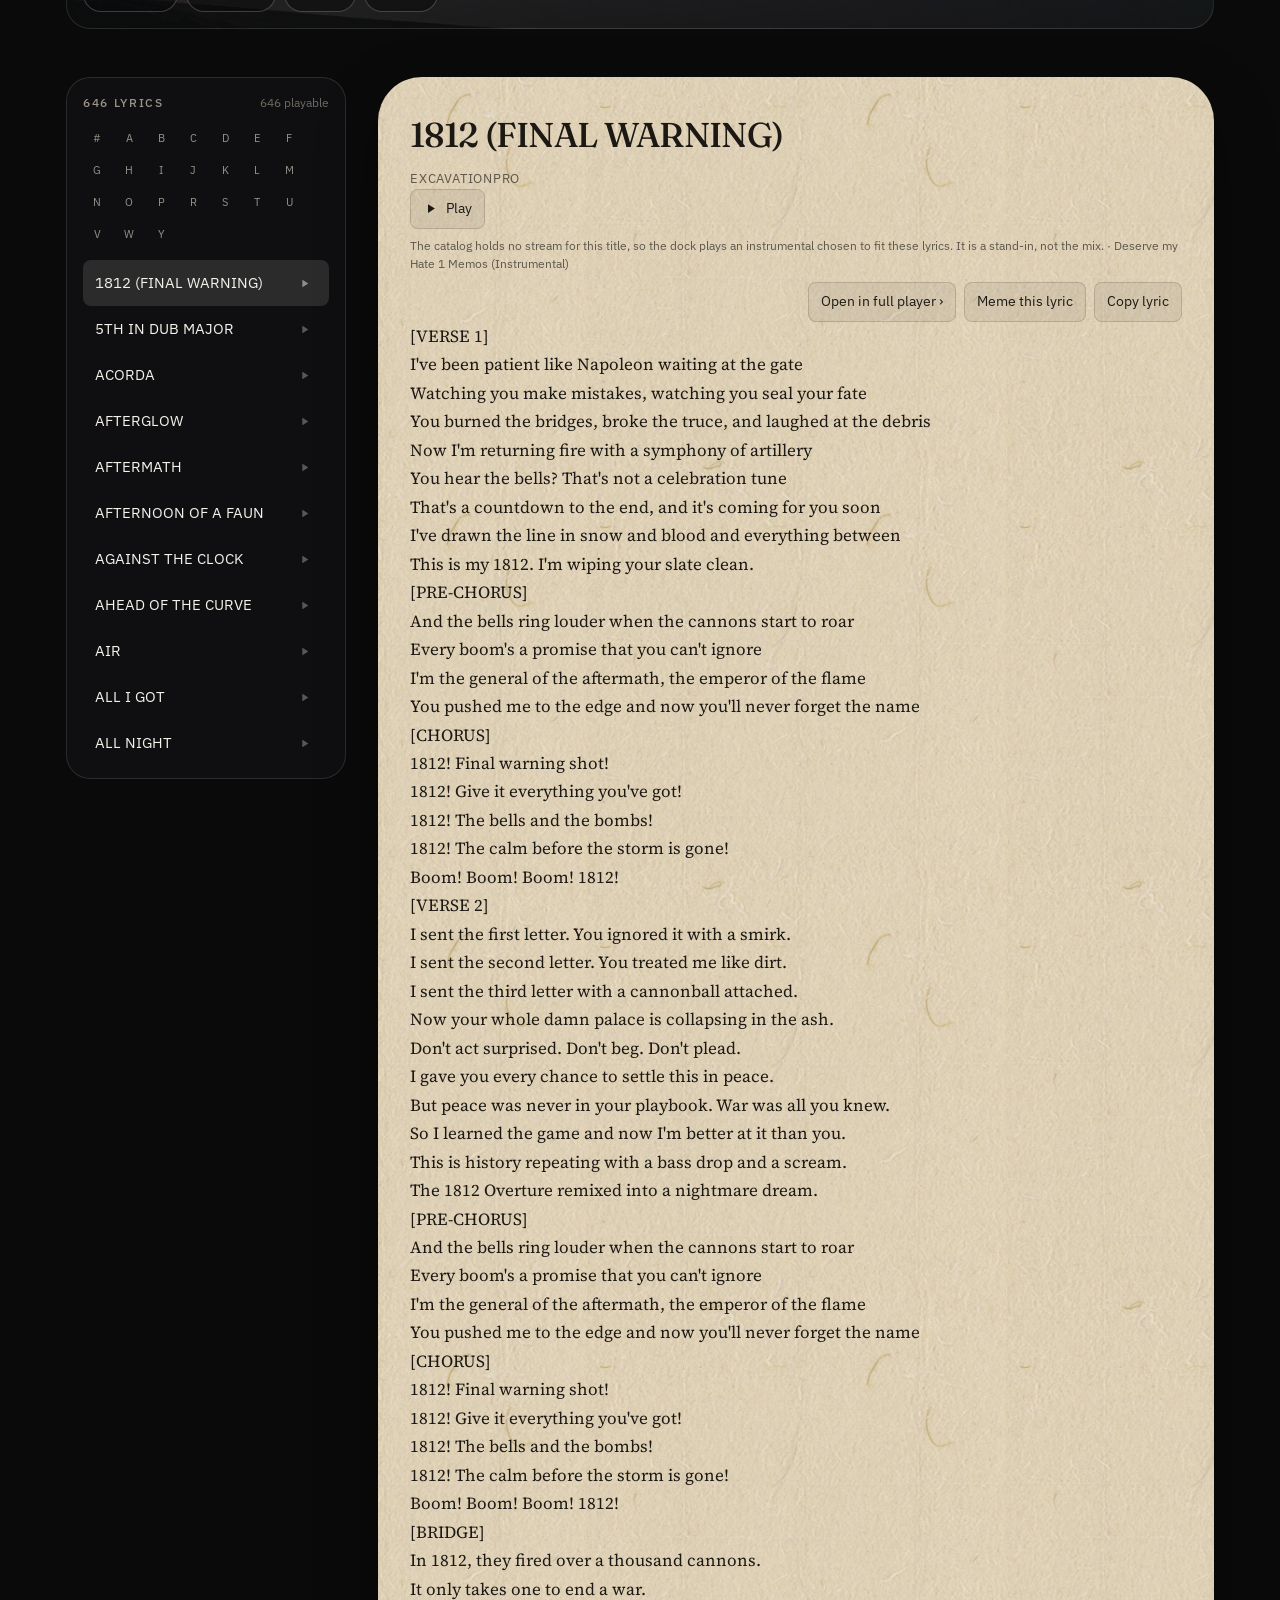
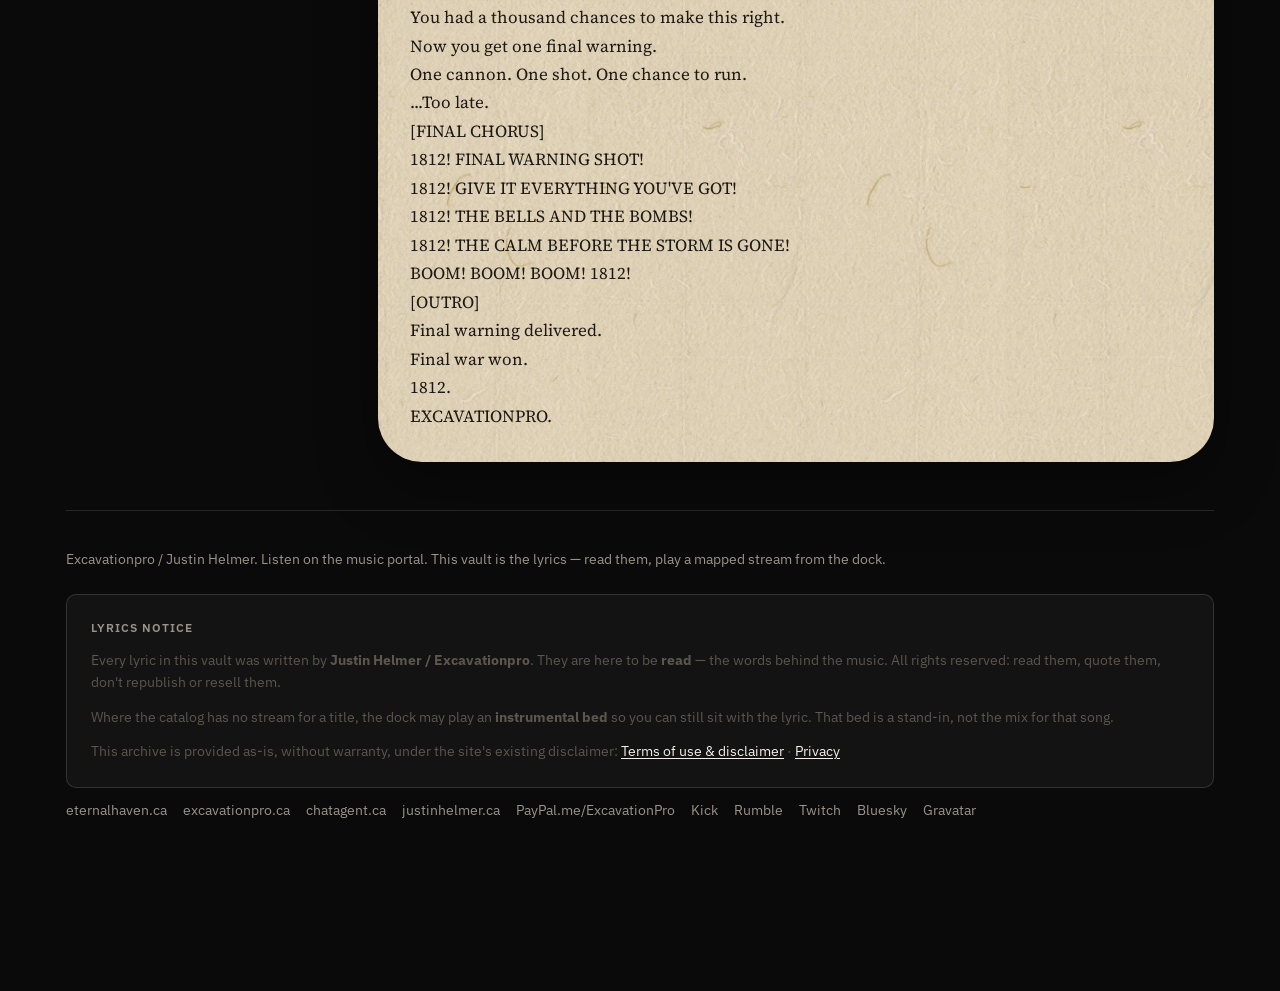
==== commit 3e019b0b: "Add Gravatar and a homepage donation module." ====
--- a/lyrics/index.html
+++ b/lyrics/index.html
@@ -110,6 +110,7 @@
     <a href="https://rumble.com/user/excavationpro/live">Rumble live</a>
     <a href="https://twitch.tv/excavationpro">Twitch live</a>
     <a href="https://bsky.app/profile/excavationpro.bsky.social">Bluesky</a>
+    <a href="https://gravatar.com/xcavationpro">Gravatar</a>
   </nav>
 
   <div class="layout">
@@ -166,6 +167,7 @@
       <a href="https://rumble.com/user/excavationpro/live">Rumble</a>
       <a href="https://twitch.tv/excavationpro">Twitch</a>
       <a href="https://bsky.app/profile/excavationpro.bsky.social">Bluesky</a>
+      <a href="https://gravatar.com/xcavationpro">Gravatar</a>
     </p>
   </footer>
 </div>
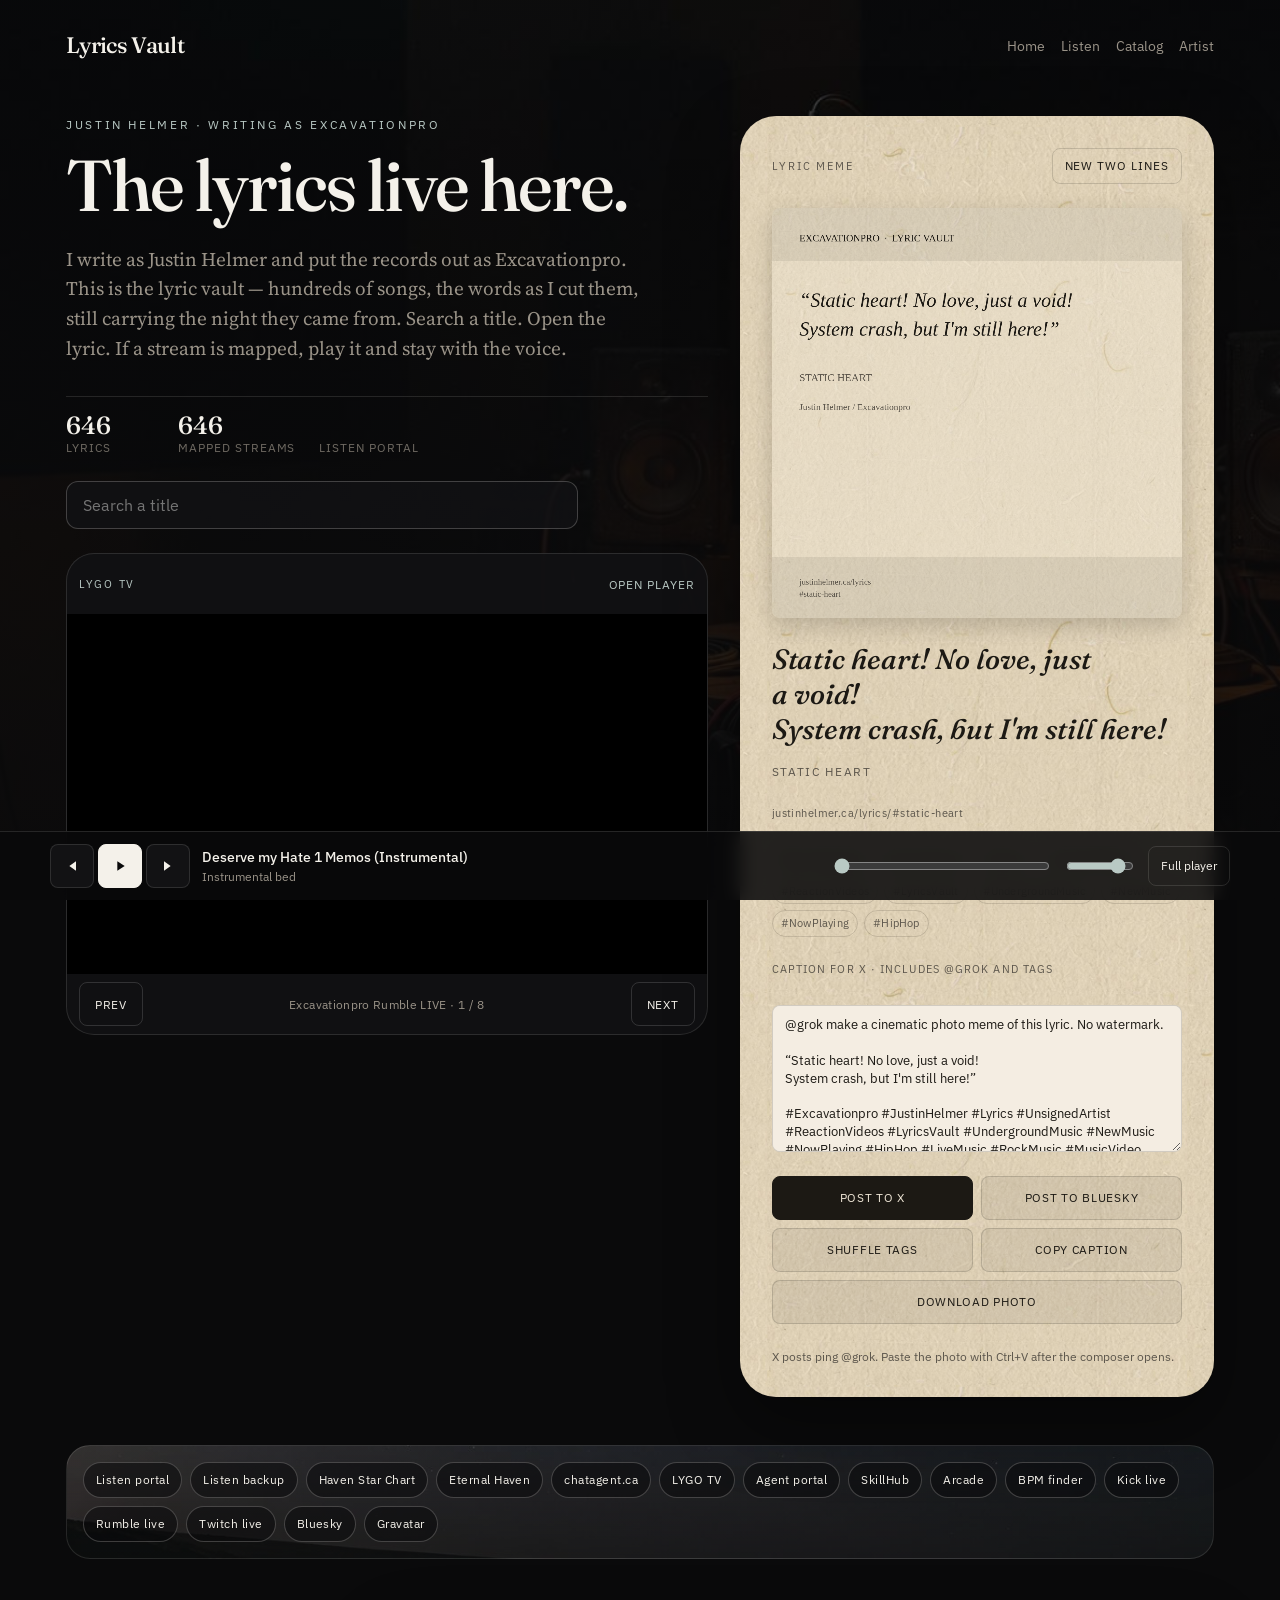
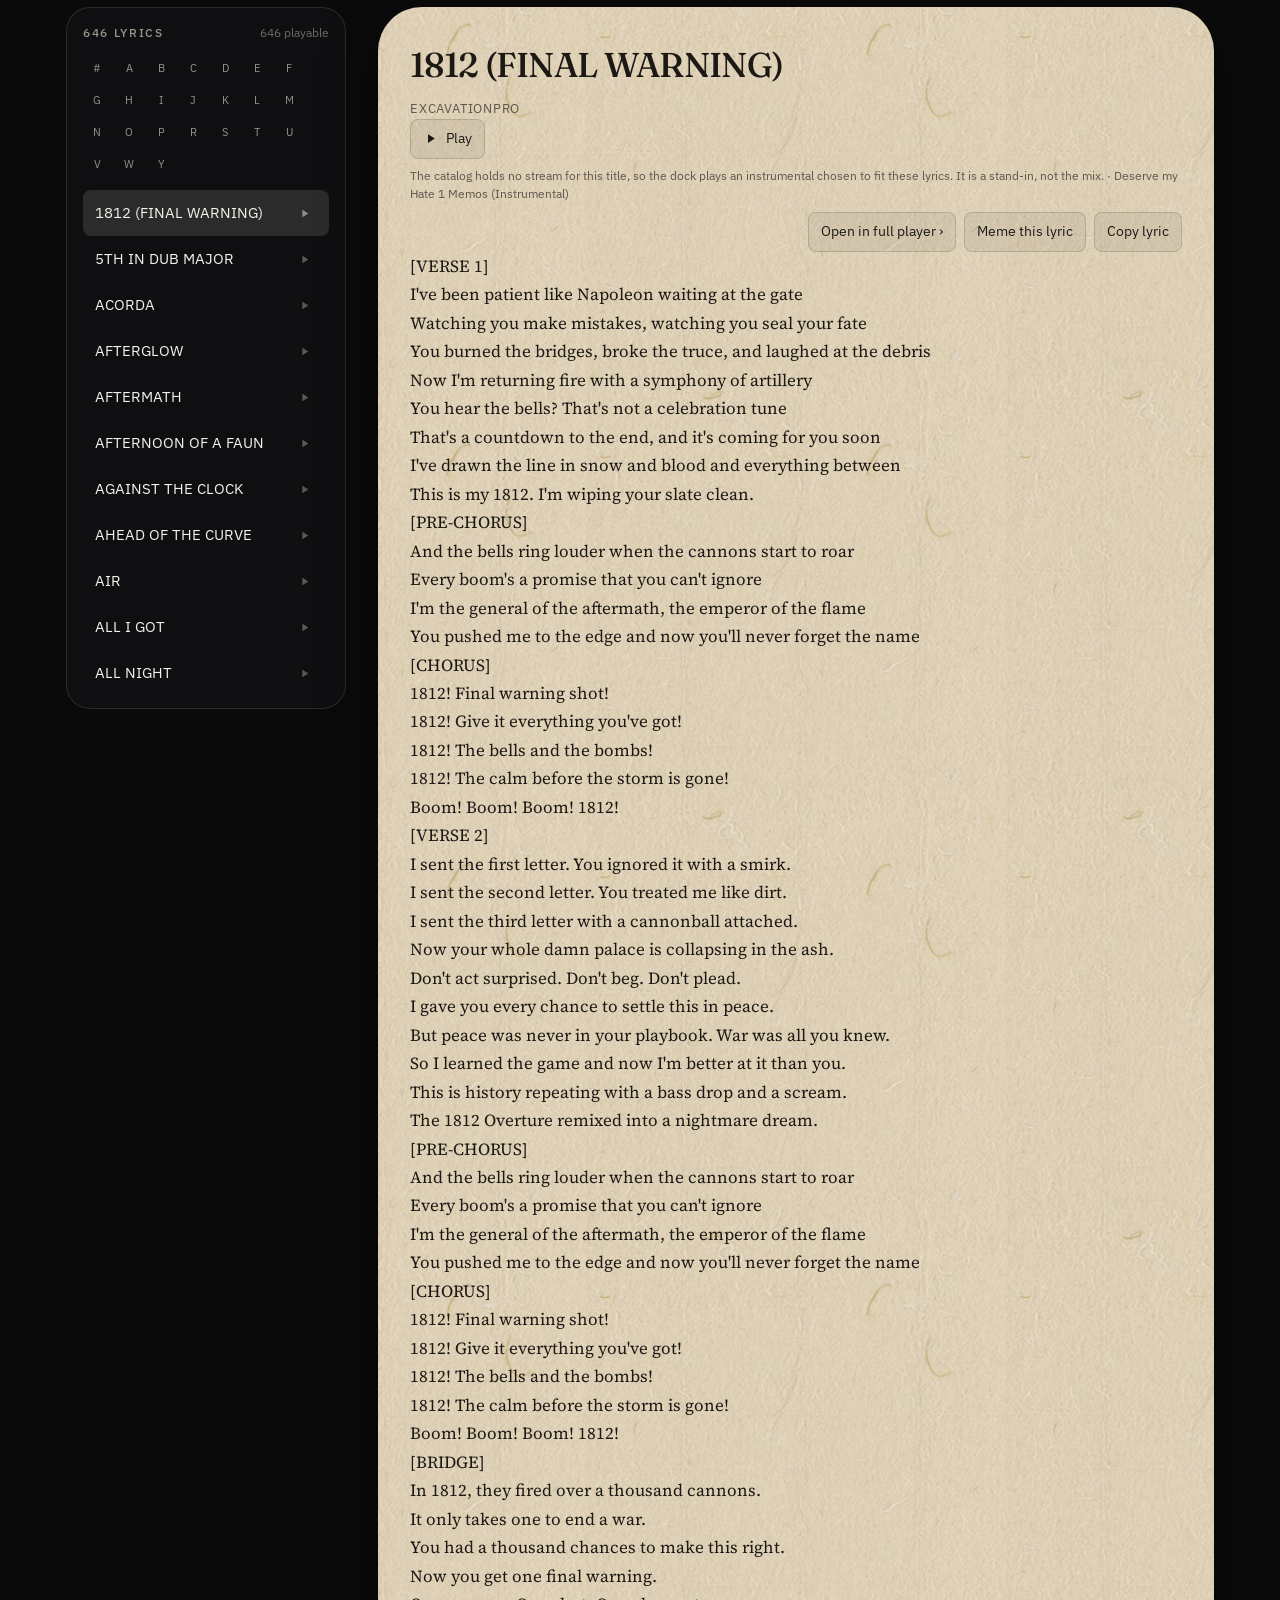
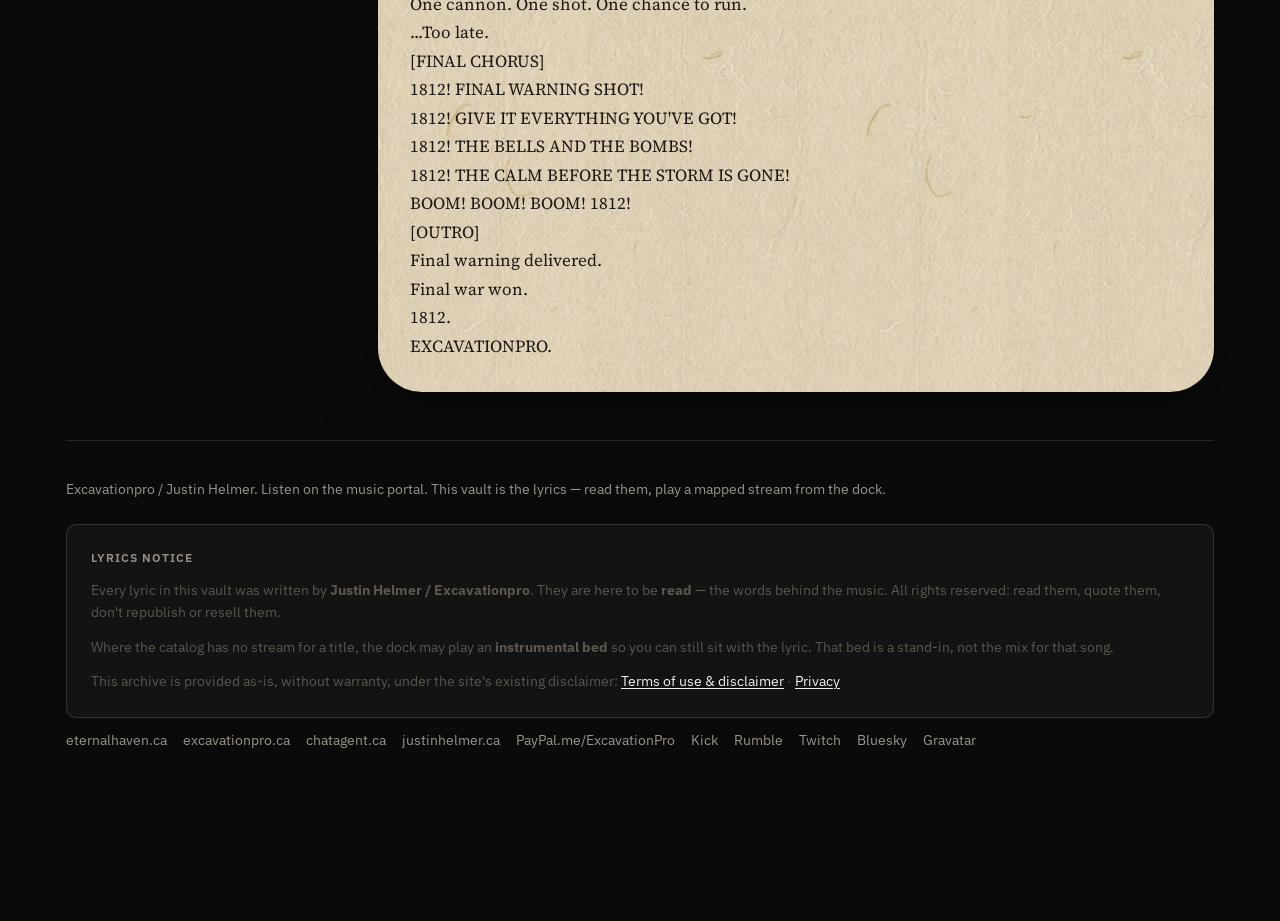
==== commit 1753d188: "Add Arcade games button to the branding hub." ====
--- a/lyrics/index.html
+++ b/lyrics/index.html
@@ -105,6 +105,7 @@
     <a href="https://chatagent.ca/sources/">LYGO TV</a>
     <a href="https://chatagent.ca/portal/">Agent portal</a>
     <a href="https://chatagent.ca/lygoskillhub.html">SkillHub</a>
+    <a href="https://chatagent.ca/games/">Arcade</a>
     <a href="https://bpmfinder.ca/app.html">BPM finder</a>
     <a href="https://kick.com/excavationpro">Kick live</a>
     <a href="https://rumble.com/user/excavationpro/live">Rumble live</a>
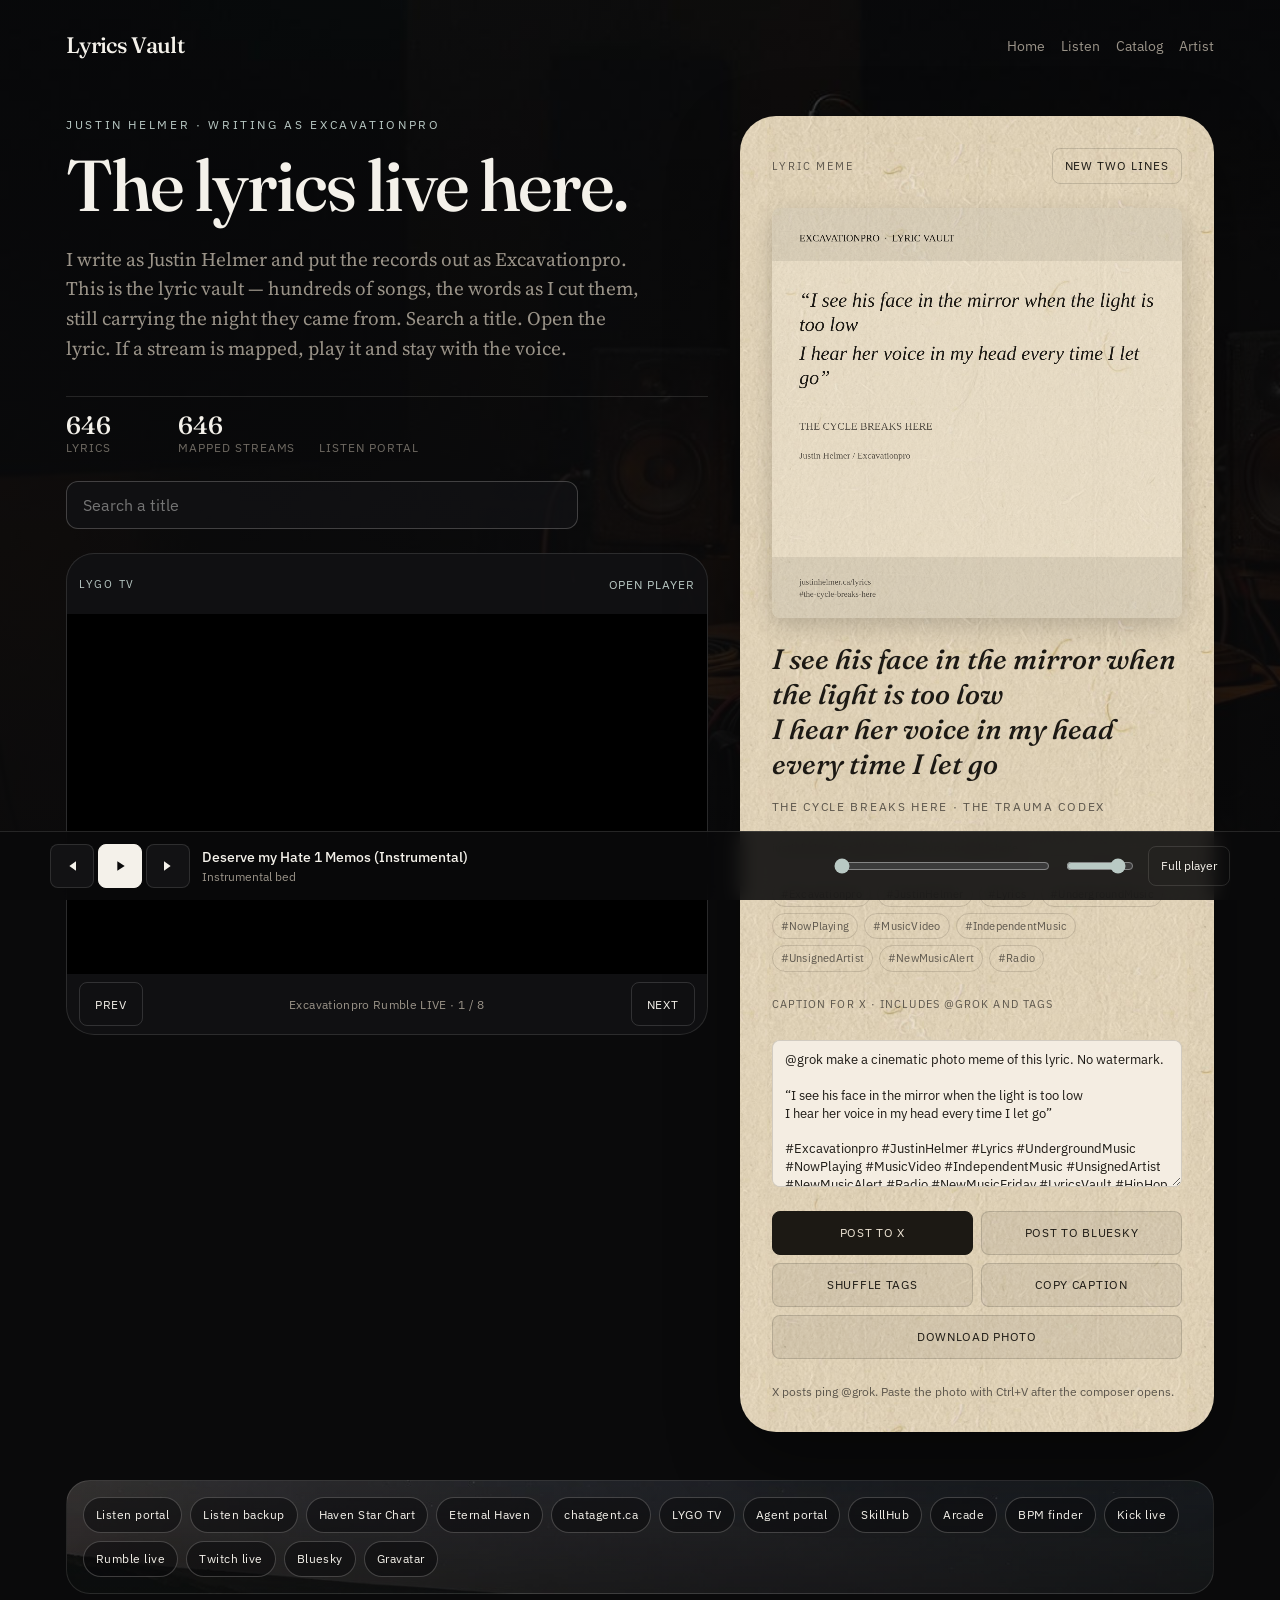
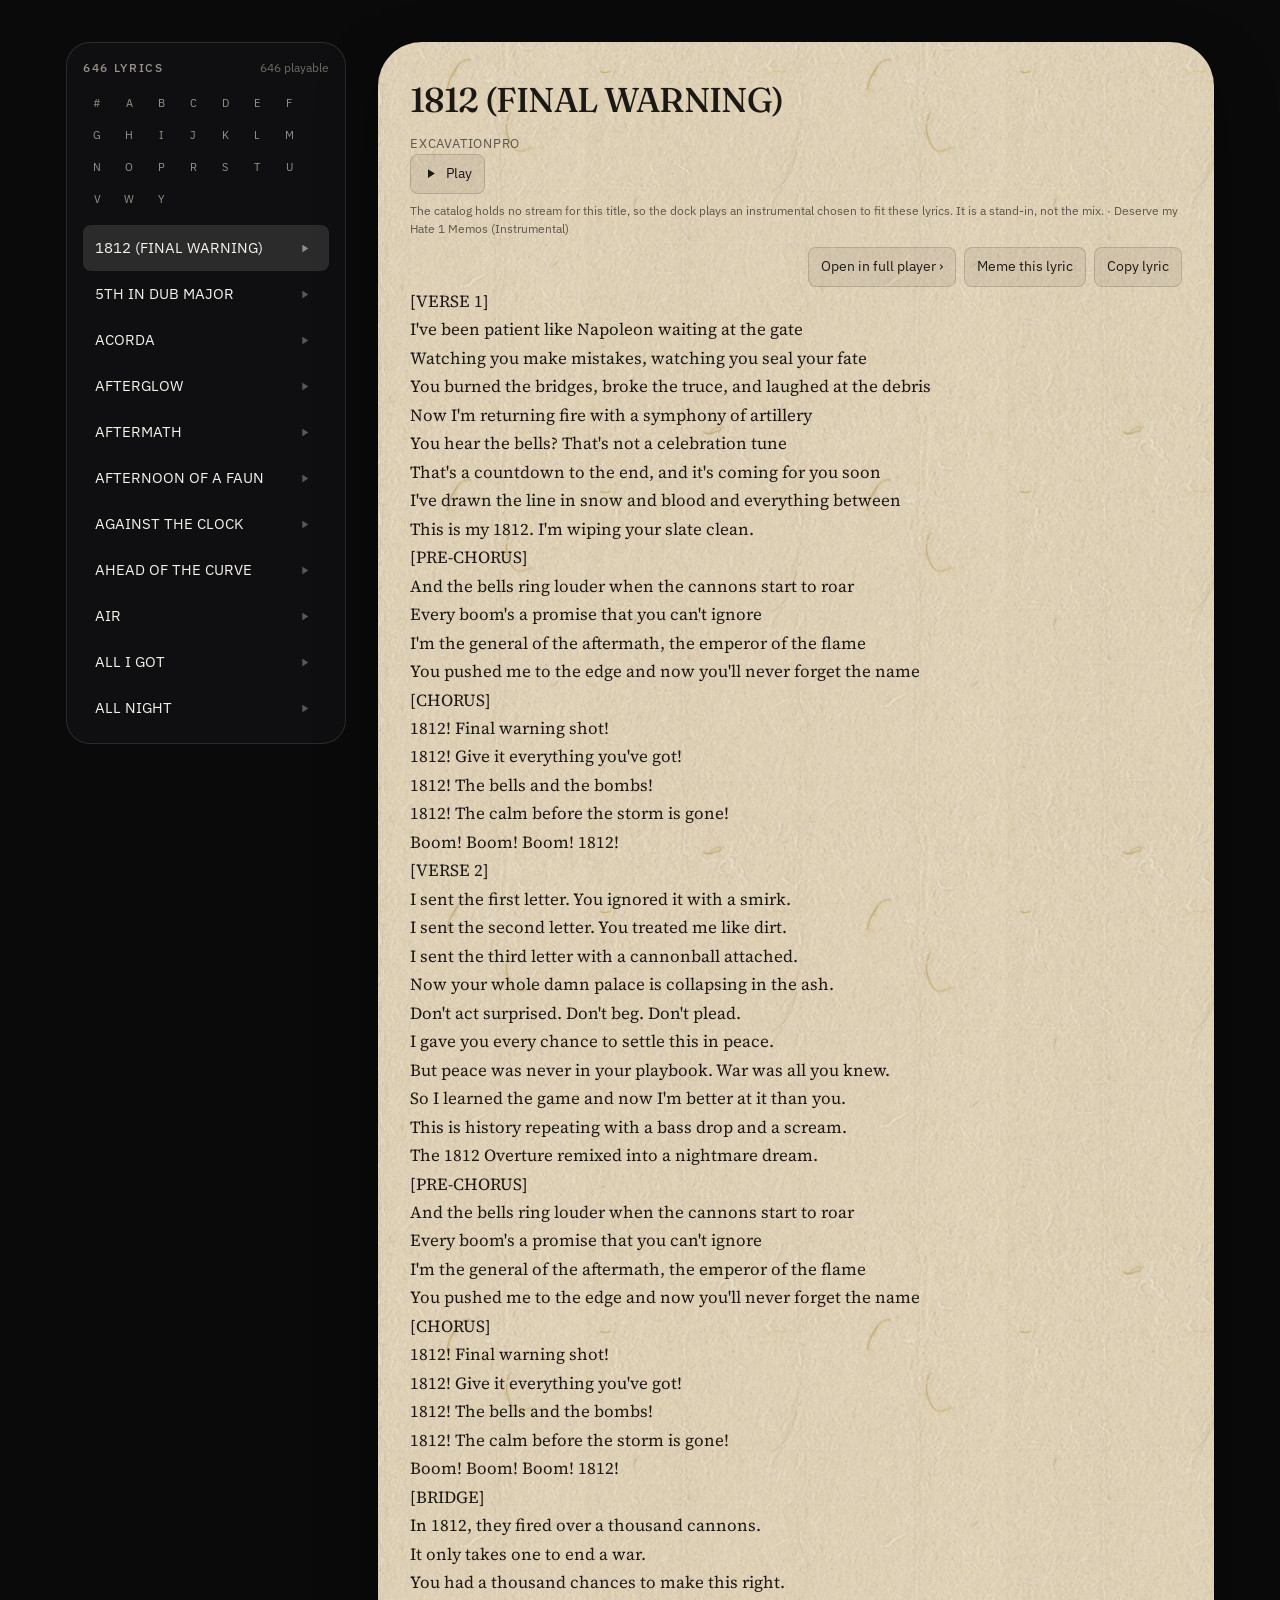
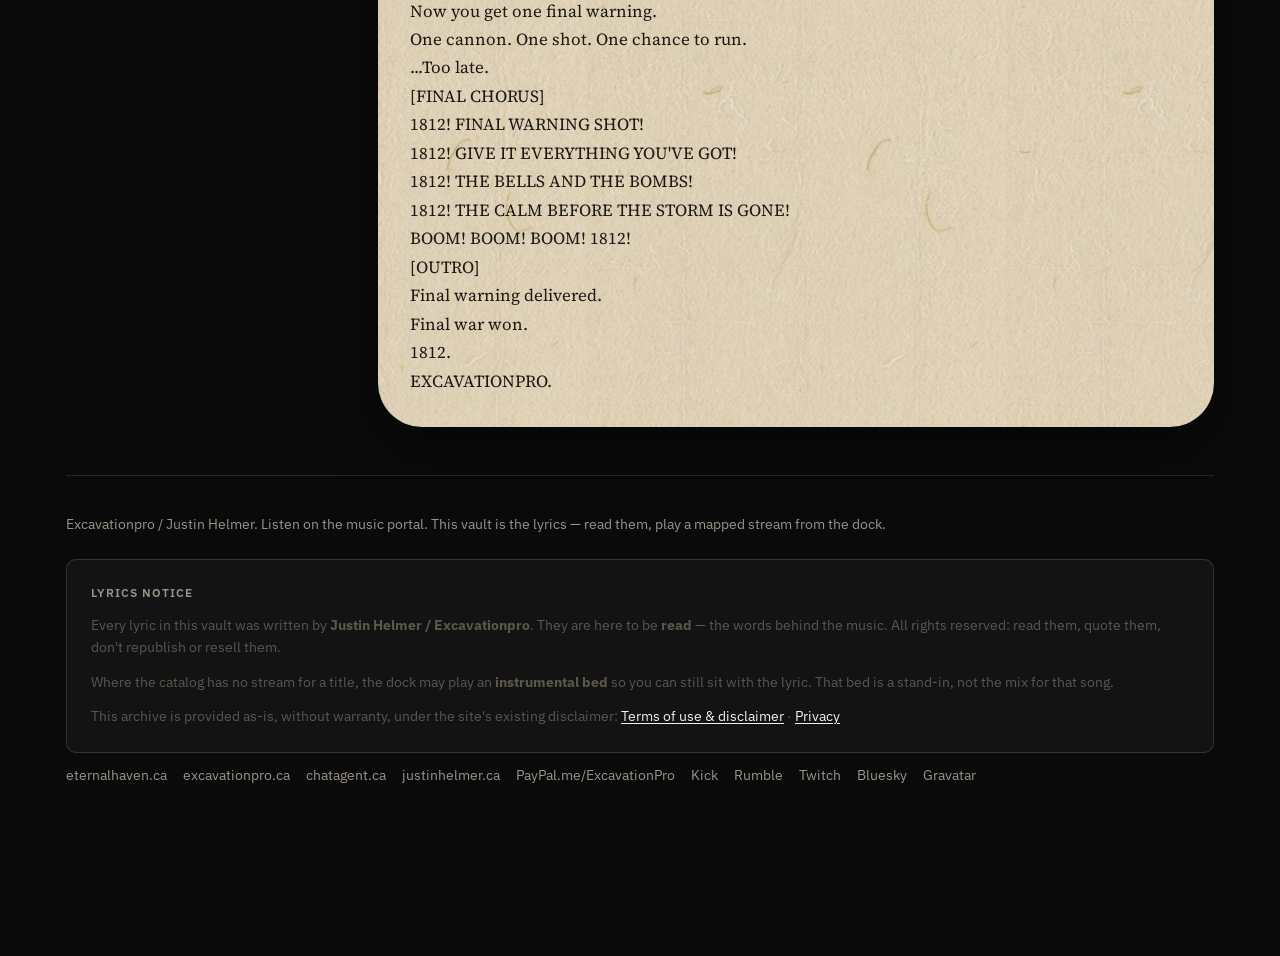
==== commit 1ab054ee: "Harden justinhelmer.ca share cards and crawler metadata. Charset-first head, X/Open Graph image quer" ====
--- a/lyrics/index.html
+++ b/lyrics/index.html
@@ -28,6 +28,7 @@
 <meta name="twitter:creator" content="@Excavationpro">
 <meta name="twitter:title" content="Justin Helmer Lyrics — Lyric Vault">
 <meta name="twitter:description" content="Justin Helmer writes as Excavationpro. The lyric vault — search, read, play.">
+<meta name="twitter:url" content="https://justinhelmer.ca/lyrics/">
 <meta name="twitter:image" content="https://justinhelmer.ca/assets/og-lyrics.jpg">
 <meta name="twitter:image:alt" content="Lyrics Vault — Excavationpro">
 <script type="application/ld+json">{"@context":"https://schema.org","@type":"CollectionPage","name":"Excavationpro Lyrics — Justin Helmer","url":"https://justinhelmer.ca/lyrics/","description":"Justin Helmer writes as Excavationpro. Public lyric vault: artist, album, and the words.","image":"https://justinhelmer.ca/assets/og-lyrics.jpg","author":{"@type":"Person","name":"Justin Helmer","alternateName":"Excavationpro","sameAs":["https://twitter.com/Excavationpro","https://excavationpro.ca/"]},"isPartOf":{"@type":"WebSite","name":"justinhelmer.ca","url":"https://justinhelmer.ca/"}}</script>
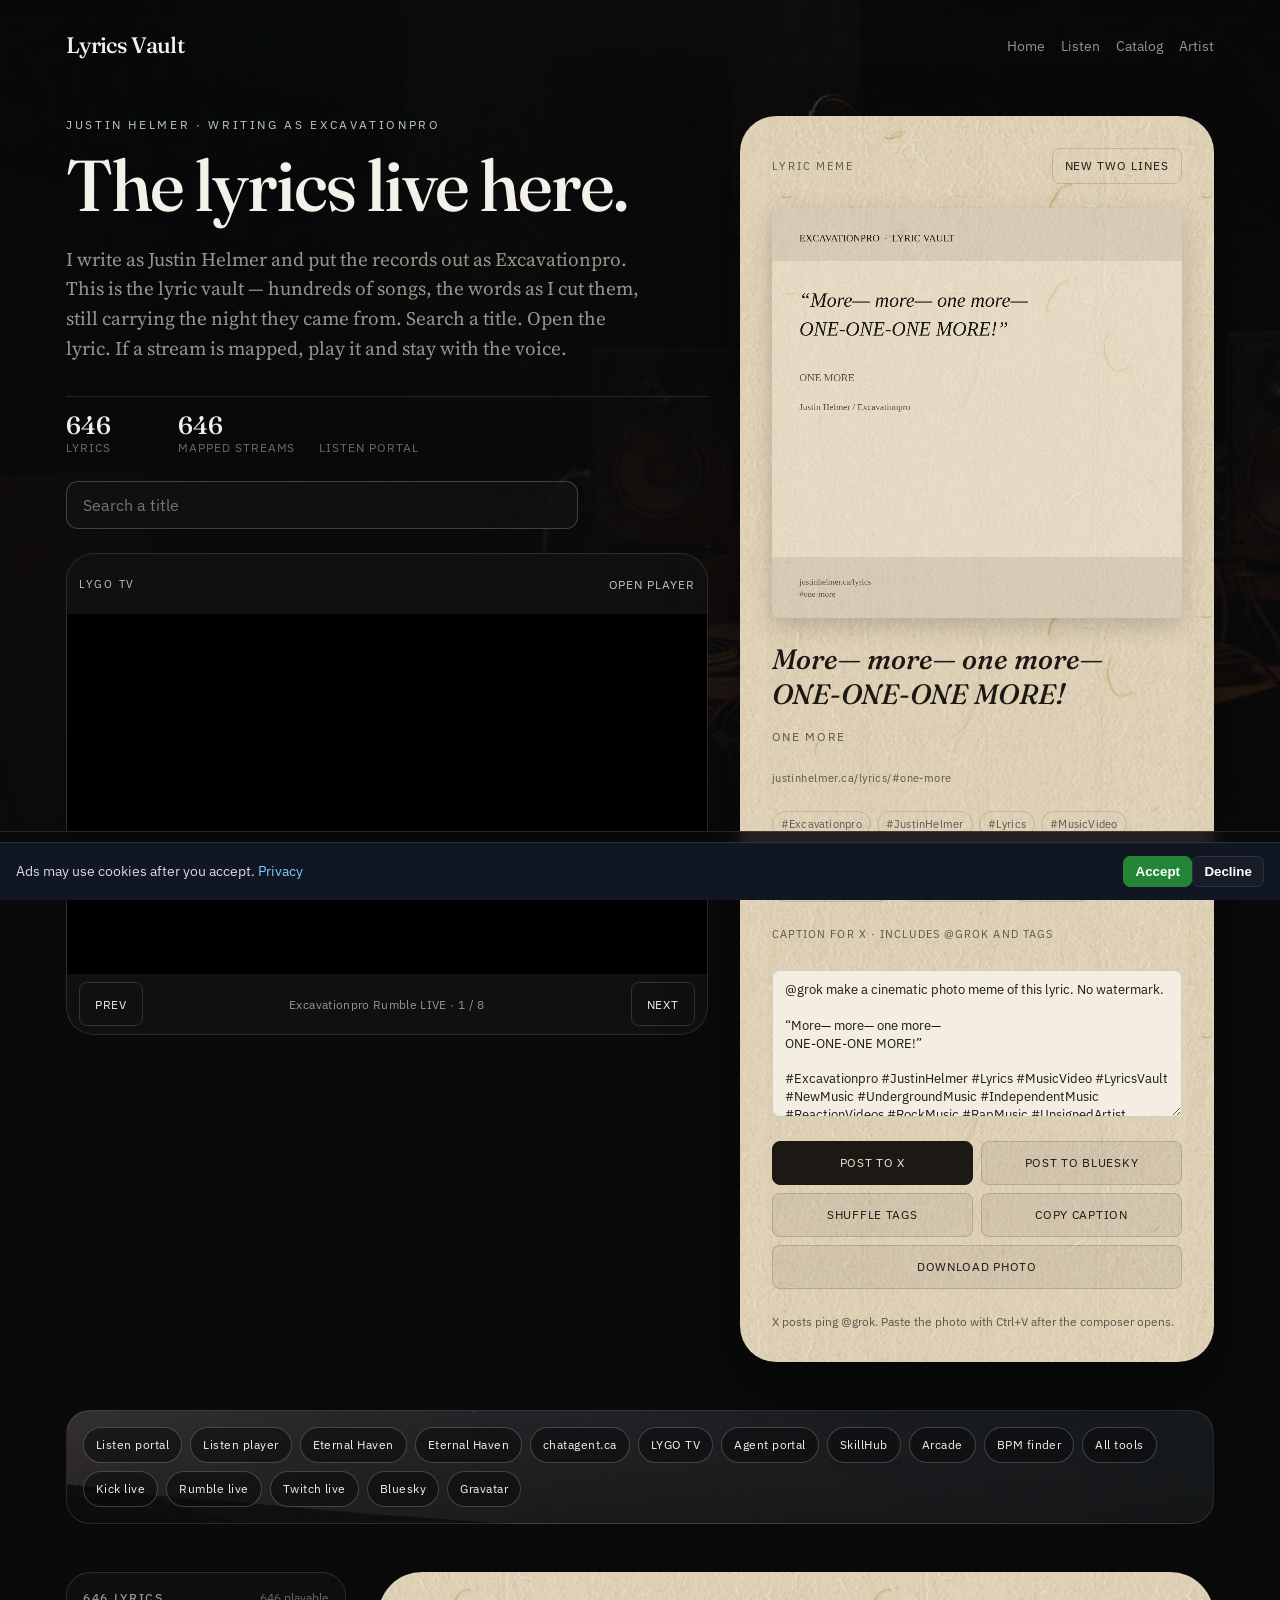
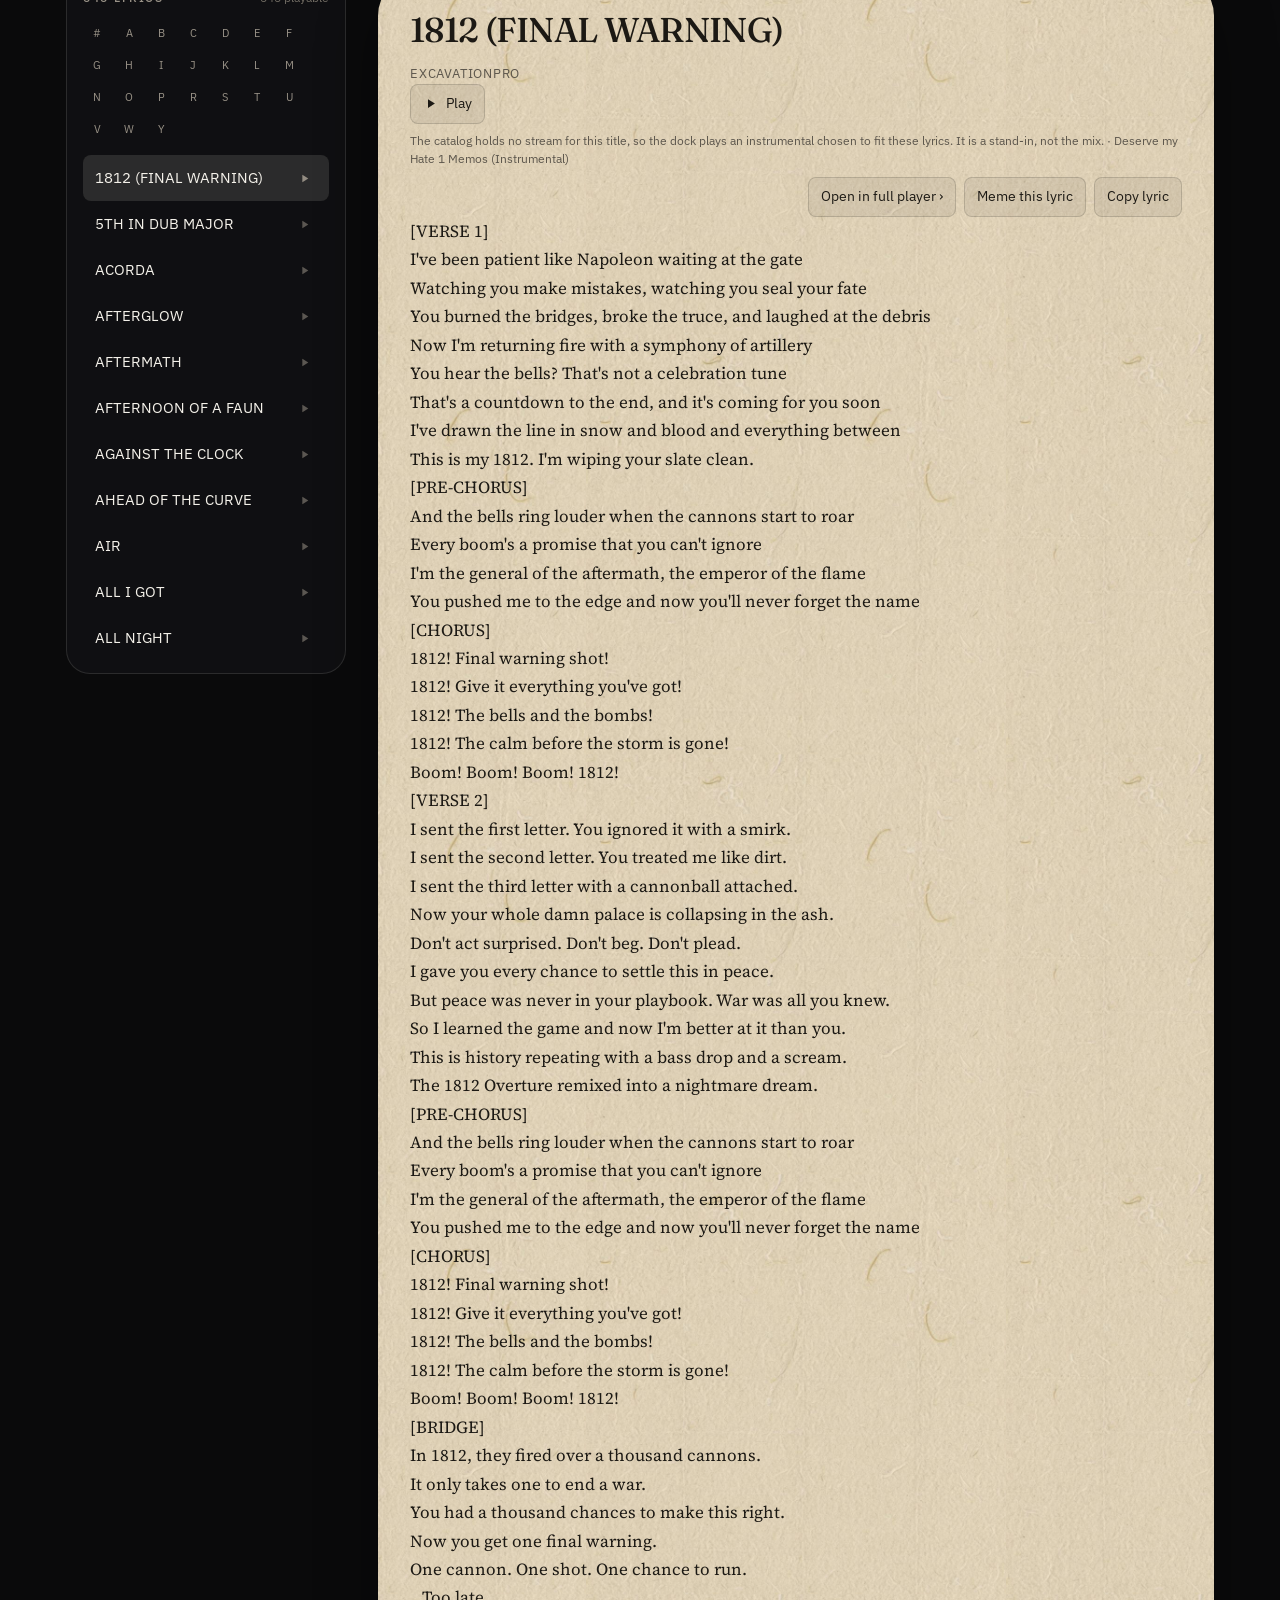
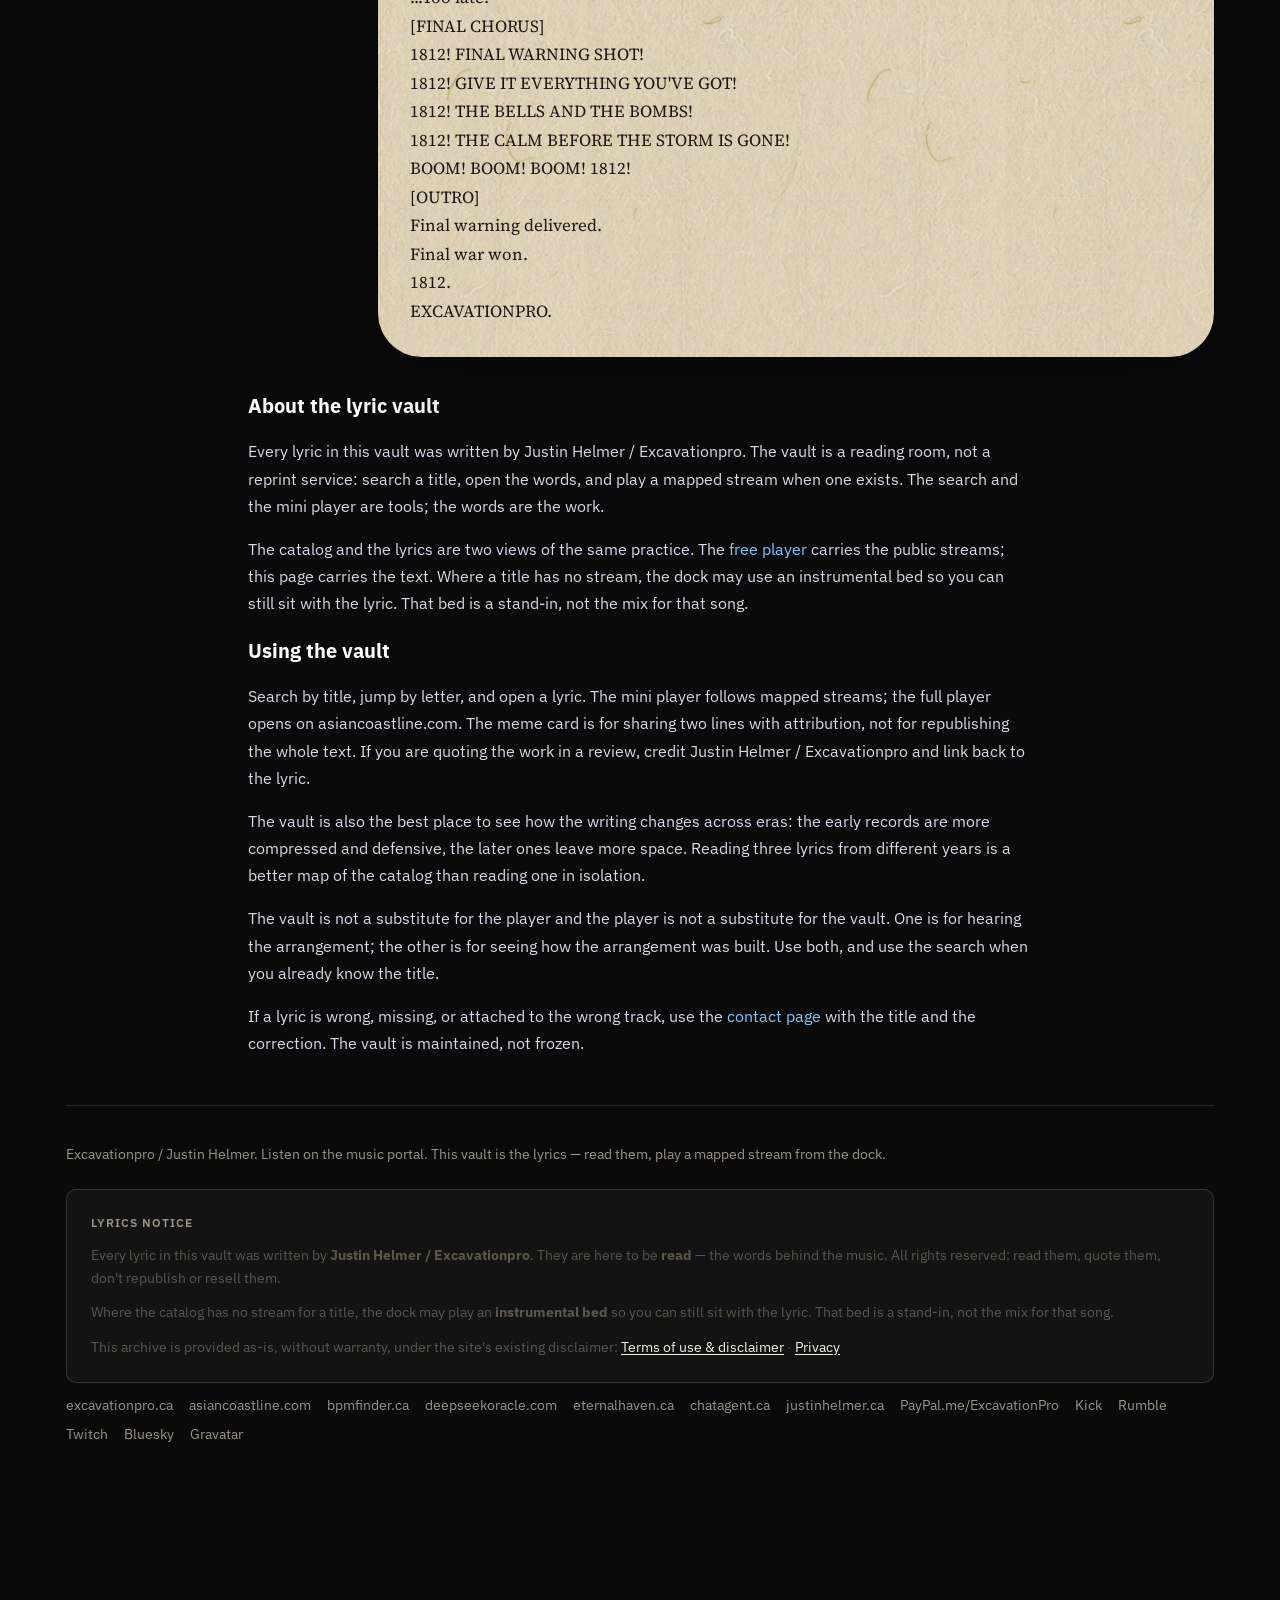
==== commit 88d61996: "Build 10-page artist portal, replace duplicate player with listening guide, add ads.txt" ====
--- a/lyrics/index.html
+++ b/lyrics/index.html
@@ -37,6 +37,16 @@
 <link href="https://fonts.googleapis.com/css2?family=Fraunces:opsz,wght@9..144,500;9..144,600&family=IBM+Plex+Sans:wght@400;500;600&family=Source+Serif+4:opsz,wght@8..60,400;8..60,500&display=swap" rel="stylesheet">
 <link rel="stylesheet" href="vault.css?v=23">
 <link rel="stylesheet" href="lygo-tv-ninja.css?v=6">
+<meta name="google-adsense-account" content="ca-pub-0646320966060599">
+<script async src="https://pagead2.googlesyndication.com/pagead/js/adsbygoogle.js?client=ca-pub-0646320966060599" crossorigin="anonymous"></script>
+<style>
+.cookie-banner{position:fixed;left:0;right:0;bottom:0;z-index:90;display:none;justify-content:space-between;gap:1rem;align-items:center;padding:.8rem 1rem;background:#101722;border-top:1px solid #2a3344;color:#d8d8e8;font-size:.85rem}
+.cookie-banner.show{display:flex}
+.cookie-banner a{color:#7ec8ff}
+.cookie-banner button{padding:.45rem .7rem;border-radius:7px;border:1px solid #2a3344;background:#171c26;color:#fff;font-weight:700;cursor:pointer}
+.cookie-banner button.ok{background:#238636;border-color:#238636}
+@media(max-width:600px){.cookie-banner{flex-direction:column;align-items:flex-start}}
+</style>
 </head>
 <body>
 <div class="sky" aria-hidden="true"></div>
@@ -45,7 +55,7 @@
     <a class="brand" href="./">Lyrics Vault</a>
     <nav class="links" aria-label="Studio">
       <a href="https://justinhelmer.ca/">Home</a>
-      <a href="https://justinhelmer.ca/listen.html">Listen</a>
+      <a href="https://asiancoastline.com/listen.html">Listen</a>
       <a href="https://deepseekoracle.github.io/Excavationpro/excavationpro-music-catalog.html">Catalog</a>
       <a href="https://excavationpro.ca/">Artist</a>
     </nav>
@@ -59,7 +69,7 @@
       <ul class="stats" aria-label="Vault size">
         <li><strong id="stat-n">—</strong><span>lyrics</span></li>
         <li><strong id="stat-m">—</strong><span>mapped streams</span></li>
-        <li><a href="https://justinhelmer.ca/listen.html">Listen portal</a></li>
+        <li><a href="https://asiancoastline.com/listen.html">Listen portal</a></li>
       </ul>
       <label class="sr" for="q">Search titles</label>
       <input id="q" class="search" type="search" placeholder="Search a title" autocomplete="off">
@@ -98,9 +108,9 @@
   </section>
 
   <nav class="lattice" aria-label="Lattice paths">
-    <a href="https://justinhelmer.ca/listen.html">Listen portal</a>
-    <a href="https://deepseekoracle.github.io/Excavationpro/excavationpro-listen.html">Listen backup</a>
-    <a href="https://deepseekoracle.github.io/Excavationpro/HavenStarChart.html">Haven Star Chart</a>
+    <a href="https://asiancoastline.com/listen.html">Listen portal</a>
+    <a href="https://asiancoastline.com/listen.html">Listen player</a>
+    <a href="https://eternalhaven.ca/">Eternal Haven</a>
     <a href="https://eternalhaven.ca/">Eternal Haven</a>
     <a href="https://chatagent.ca/">chatagent.ca</a>
     <a href="https://chatagent.ca/sources/">LYGO TV</a>
@@ -108,6 +118,7 @@
     <a href="https://chatagent.ca/lygoskillhub.html">SkillHub</a>
     <a href="https://chatagent.ca/games/">Arcade</a>
     <a href="https://bpmfinder.ca/app.html">BPM finder</a>
+    <a href="https://bpmfinder.ca/tools.html">All tools</a>
     <a href="https://kick.com/excavationpro">Kick live</a>
     <a href="https://rumble.com/user/excavationpro/live">Rumble live</a>
     <a href="https://twitch.tv/excavationpro">Twitch live</a>
@@ -149,6 +160,18 @@
     </div>
   </div>
 
+
+  <section style="max-width:820px;margin:2rem auto;padding:0 1.15rem;color:#d8d8e8;line-height:1.7">
+    <h2 style="color:#fff;font-size:1.22rem">About the lyric vault</h2>
+    <p>Every lyric in this vault was written by Justin Helmer / Excavationpro. The vault is a reading room, not a reprint service: search a title, open the words, and play a mapped stream when one exists. The search and the mini player are tools; the words are the work.</p>
+    <p>The catalog and the lyrics are two views of the same practice. The <a href="https://asiancoastline.com/listen.html" style="color:#7ec8ff">free player</a> carries the public streams; this page carries the text. Where a title has no stream, the dock may use an instrumental bed so you can still sit with the lyric. That bed is a stand-in, not the mix for that song.</p>
+    <h2 style="color:#fff;font-size:1.22rem">Using the vault</h2>
+    <p>Search by title, jump by letter, and open a lyric. The mini player follows mapped streams; the full player opens on asiancoastline.com. The meme card is for sharing two lines with attribution, not for republishing the whole text. If you are quoting the work in a review, credit Justin Helmer / Excavationpro and link back to the lyric.</p>
+    <p>The vault is also the best place to see how the writing changes across eras: the early records are more compressed and defensive, the later ones leave more space. Reading three lyrics from different years is a better map of the catalog than reading one in isolation.</p>
+    <p>The vault is not a substitute for the player and the player is not a substitute for the vault. One is for hearing the arrangement; the other is for seeing how the arrangement was built. Use both, and use the search when you already know the title.</p>
+    <p>If a lyric is wrong, missing, or attached to the wrong track, use the <a href="/contact.html" style="color:#7ec8ff">contact page</a> with the title and the correction. The vault is maintained, not frozen.</p>
+  </section>
+
   <footer class="site">
     <p>Excavationpro / Justin Helmer. Listen on the music portal. This vault is the lyrics — read them, play a mapped stream from the dock.</p>
 
@@ -160,8 +183,11 @@
     </div>
 
     <p class="family">
+      <a href="https://excavationpro.ca/">excavationpro.ca</a>
+      <a href="https://asiancoastline.com/">asiancoastline.com</a>
+      <a href="https://bpmfinder.ca/">bpmfinder.ca</a>
+      <a href="https://deepseekoracle.com/">deepseekoracle.com</a>
       <a href="https://eternalhaven.ca/">eternalhaven.ca</a>
-      <a href="https://excavationpro.ca/">excavationpro.ca</a>
       <a href="https://chatagent.ca/">chatagent.ca</a>
       <a href="https://justinhelmer.ca/">justinhelmer.ca</a>
       <a href="https://www.paypal.com/paypalme/ExcavationPro">PayPal.me/ExcavationPro</a>
@@ -195,10 +221,15 @@
     </div>
     <label class="seek-wrap"><span class="sr">Seek</span><input id="seek" type="range" min="0" max="1000" value="0"></label>
     <label class="vol-wrap" title="Volume"><span class="sr">Volume</span><input id="vol" type="range" min="0" max="100" value="85"></label>
-    <a class="full" id="full-player" href="https://justinhelmer.ca/listen.html">Full player</a>
+    <a class="full" id="full-player" href="https://asiancoastline.com/listen.html">Full player</a>
   </div>
+</div>
+<div class="cookie-banner" id="cookieBanner" role="dialog" aria-label="Cookie consent">
+  <div>Ads may use cookies after you accept. <a href="/privacy.html">Privacy</a></div>
+  <div><button type="button" class="ok" id="cookieOk">Accept</button><button type="button" class="no" id="cookieNo">Decline</button></div>
 </div>
 <script src="lygo-tv-ninja.js?v=6" defer></script>
 <script src="vault.js?v=23"></script>
+<script src="/assets/site-kit.js"></script>
 </body>
 </html>
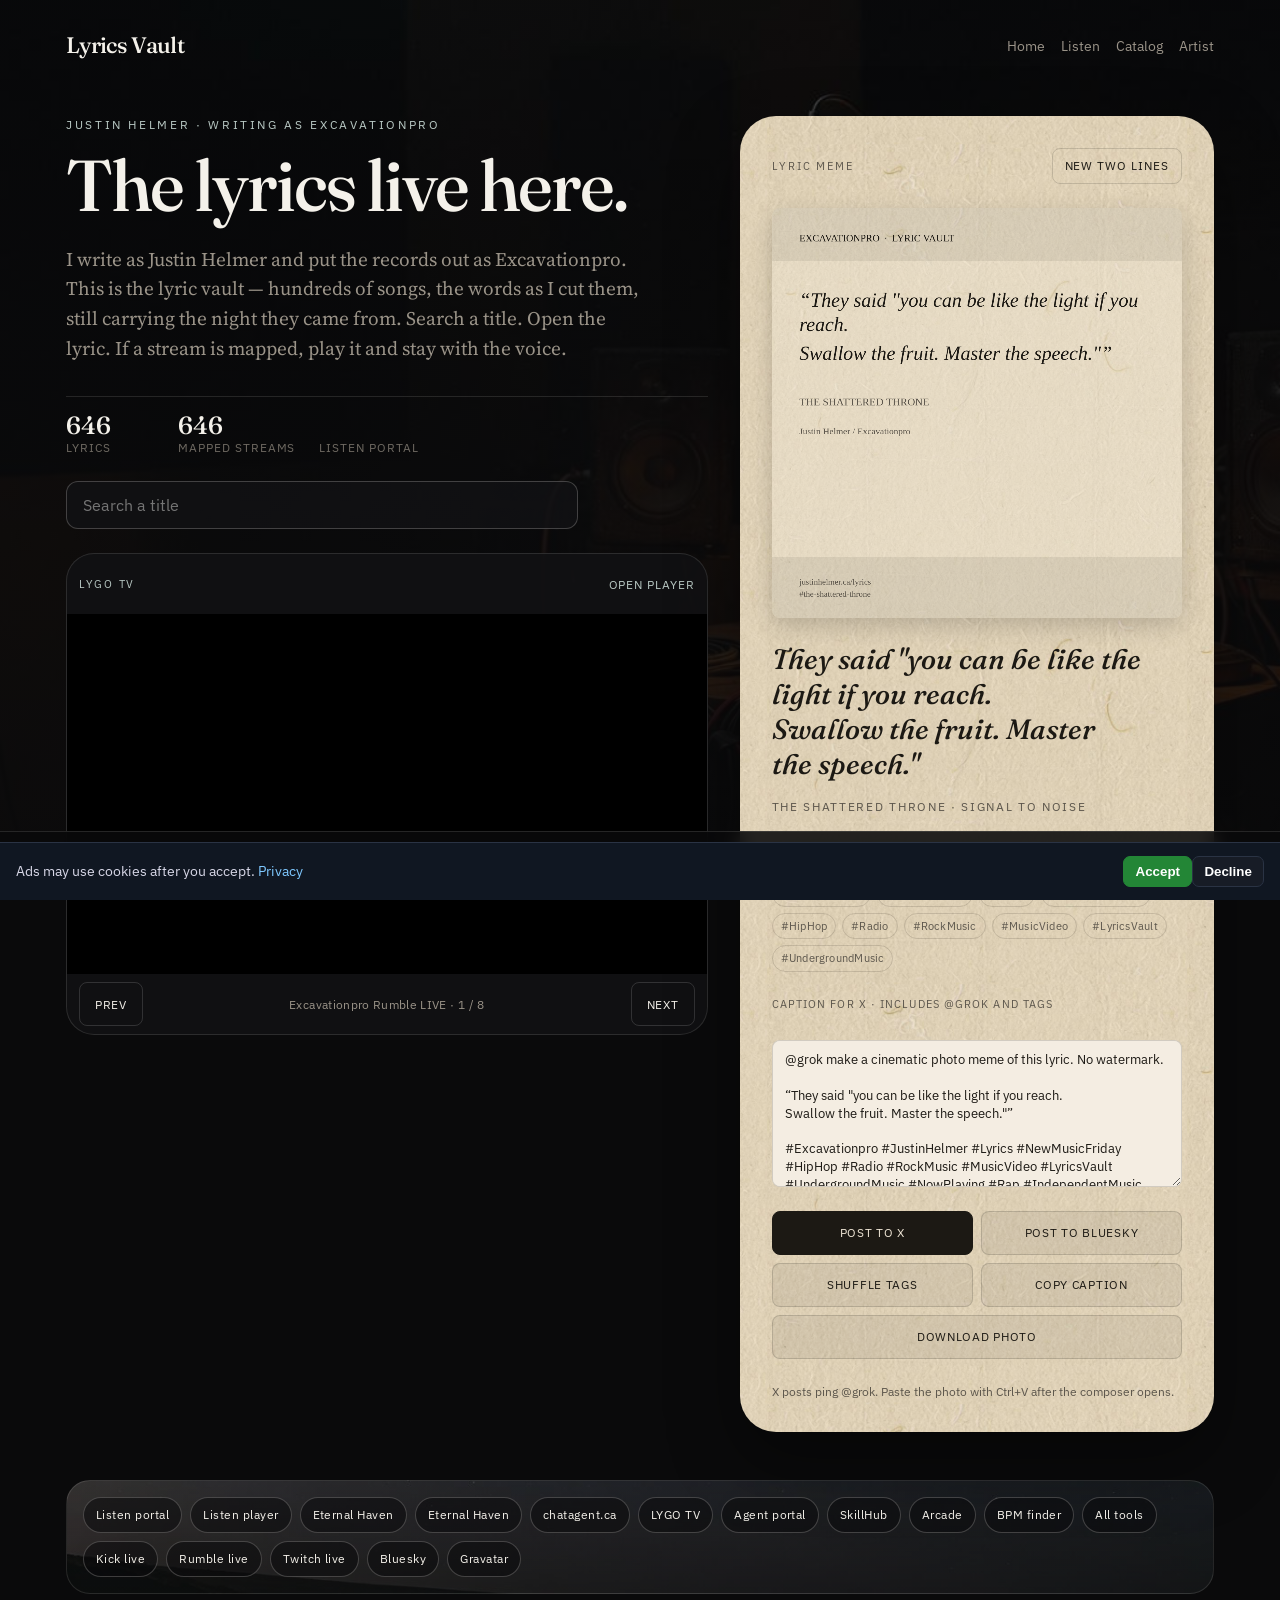
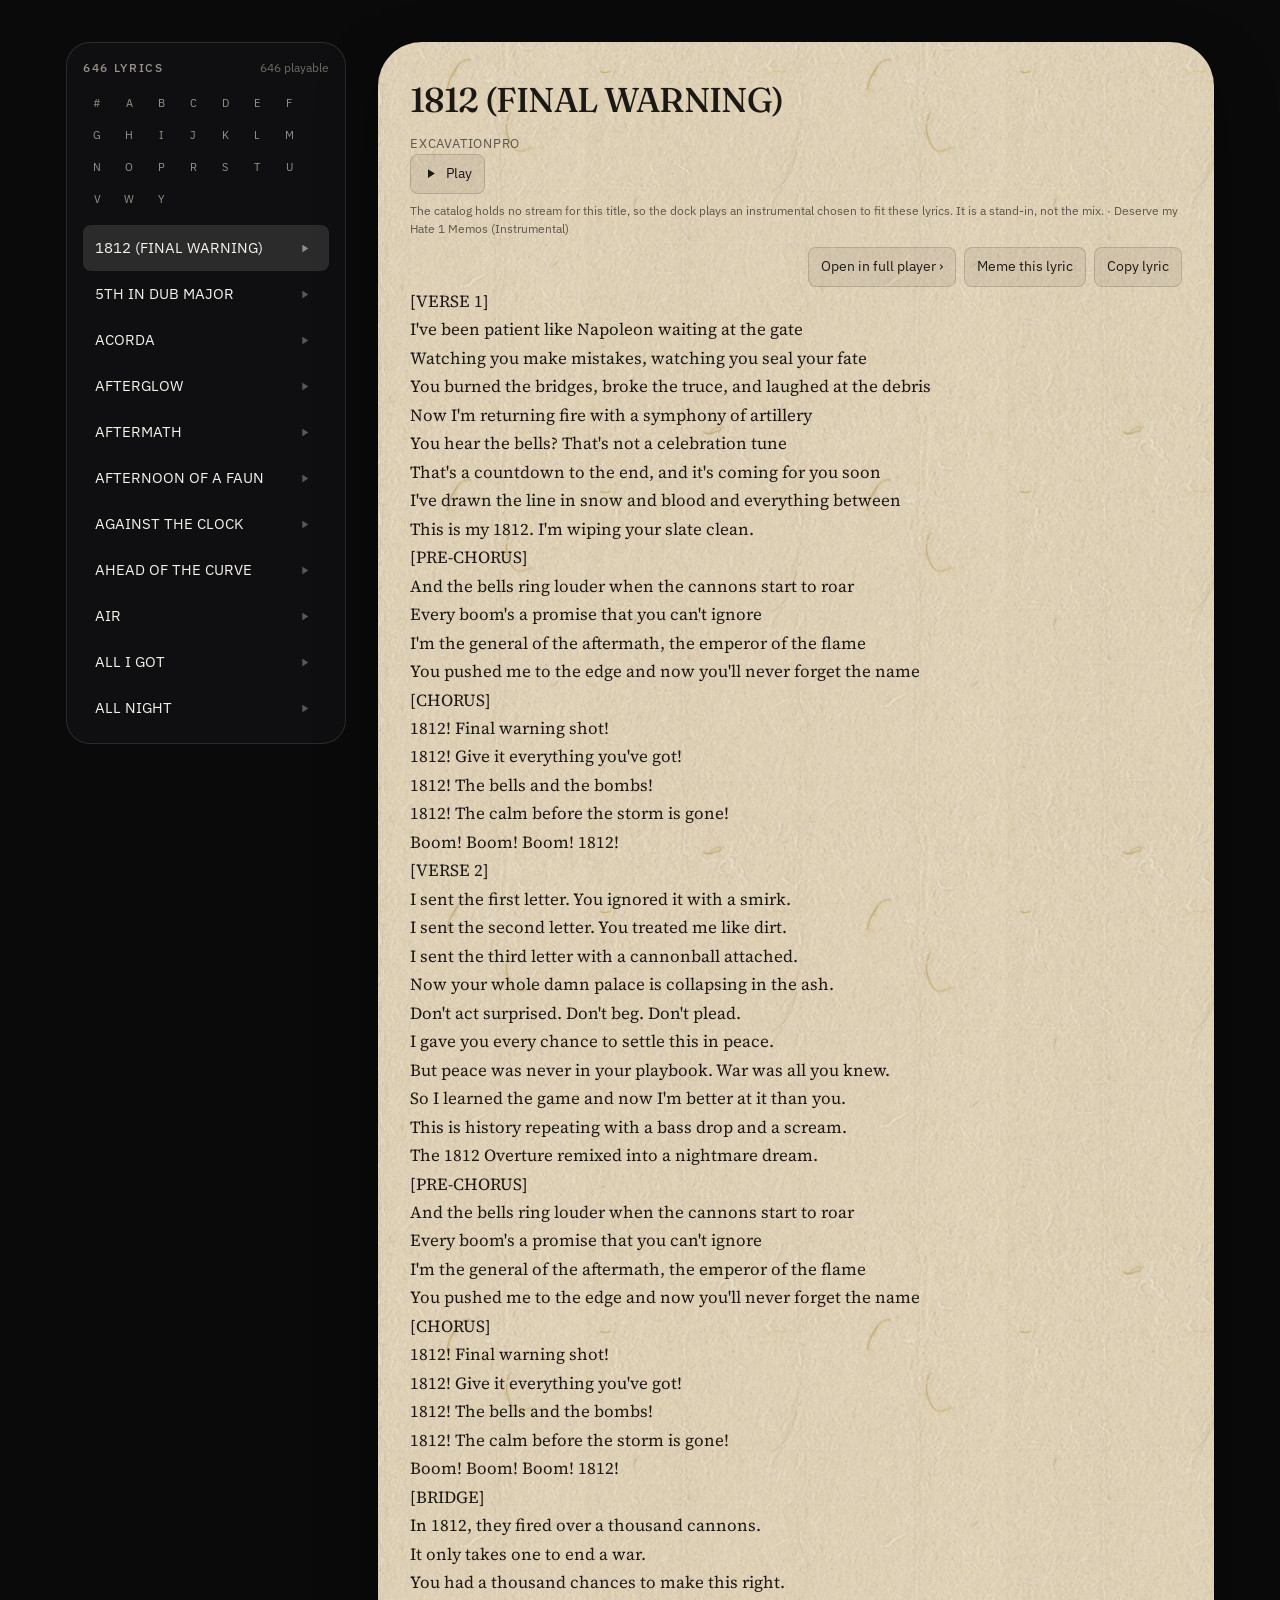
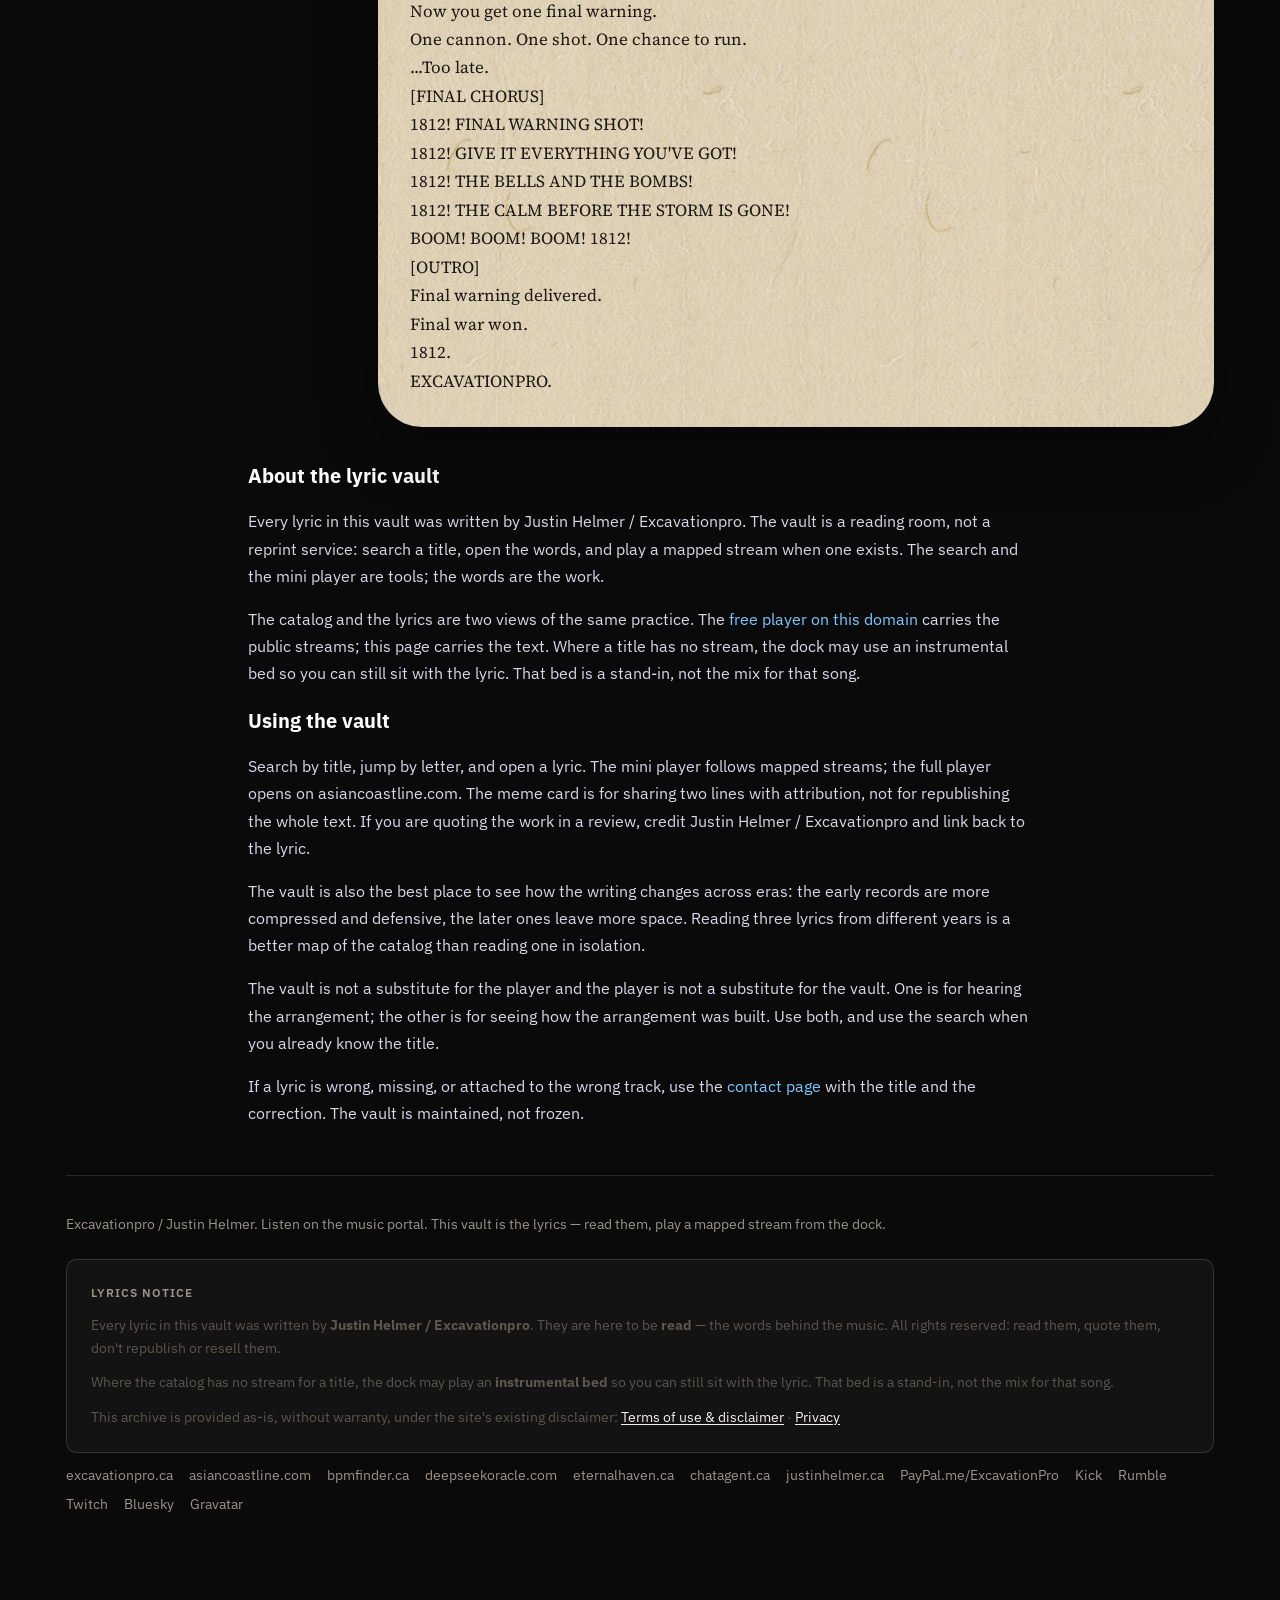
==== commit c2f26c0e: "Restore branded justinhelmer player; keep guide content below it" ====
--- a/lyrics/index.html
+++ b/lyrics/index.html
@@ -55,7 +55,7 @@
     <a class="brand" href="./">Lyrics Vault</a>
     <nav class="links" aria-label="Studio">
       <a href="https://justinhelmer.ca/">Home</a>
-      <a href="https://asiancoastline.com/listen.html">Listen</a>
+      <a href="/listen.html">Listen</a>
       <a href="https://deepseekoracle.github.io/Excavationpro/excavationpro-music-catalog.html">Catalog</a>
       <a href="https://excavationpro.ca/">Artist</a>
     </nav>
@@ -69,7 +69,7 @@
       <ul class="stats" aria-label="Vault size">
         <li><strong id="stat-n">—</strong><span>lyrics</span></li>
         <li><strong id="stat-m">—</strong><span>mapped streams</span></li>
-        <li><a href="https://asiancoastline.com/listen.html">Listen portal</a></li>
+        <li><a href="/listen.html">Listen portal</a></li>
       </ul>
       <label class="sr" for="q">Search titles</label>
       <input id="q" class="search" type="search" placeholder="Search a title" autocomplete="off">
@@ -108,8 +108,8 @@
   </section>
 
   <nav class="lattice" aria-label="Lattice paths">
-    <a href="https://asiancoastline.com/listen.html">Listen portal</a>
-    <a href="https://asiancoastline.com/listen.html">Listen player</a>
+    <a href="/listen.html">Listen portal</a>
+    <a href="/listen.html">Listen player</a>
     <a href="https://eternalhaven.ca/">Eternal Haven</a>
     <a href="https://eternalhaven.ca/">Eternal Haven</a>
     <a href="https://chatagent.ca/">chatagent.ca</a>
@@ -164,7 +164,7 @@
   <section style="max-width:820px;margin:2rem auto;padding:0 1.15rem;color:#d8d8e8;line-height:1.7">
     <h2 style="color:#fff;font-size:1.22rem">About the lyric vault</h2>
     <p>Every lyric in this vault was written by Justin Helmer / Excavationpro. The vault is a reading room, not a reprint service: search a title, open the words, and play a mapped stream when one exists. The search and the mini player are tools; the words are the work.</p>
-    <p>The catalog and the lyrics are two views of the same practice. The <a href="https://asiancoastline.com/listen.html" style="color:#7ec8ff">free player</a> carries the public streams; this page carries the text. Where a title has no stream, the dock may use an instrumental bed so you can still sit with the lyric. That bed is a stand-in, not the mix for that song.</p>
+    <p>The catalog and the lyrics are two views of the same practice. The <a href="/listen.html" style="color:#7ec8ff">free player on this domain</a> carries the public streams; this page carries the text. Where a title has no stream, the dock may use an instrumental bed so you can still sit with the lyric. That bed is a stand-in, not the mix for that song.</p>
     <h2 style="color:#fff;font-size:1.22rem">Using the vault</h2>
     <p>Search by title, jump by letter, and open a lyric. The mini player follows mapped streams; the full player opens on asiancoastline.com. The meme card is for sharing two lines with attribution, not for republishing the whole text. If you are quoting the work in a review, credit Justin Helmer / Excavationpro and link back to the lyric.</p>
     <p>The vault is also the best place to see how the writing changes across eras: the early records are more compressed and defensive, the later ones leave more space. Reading three lyrics from different years is a better map of the catalog than reading one in isolation.</p>
@@ -221,7 +221,7 @@
     </div>
     <label class="seek-wrap"><span class="sr">Seek</span><input id="seek" type="range" min="0" max="1000" value="0"></label>
     <label class="vol-wrap" title="Volume"><span class="sr">Volume</span><input id="vol" type="range" min="0" max="100" value="85"></label>
-    <a class="full" id="full-player" href="https://asiancoastline.com/listen.html">Full player</a>
+    <a class="full" id="full-player" href="/listen.html">Full player</a>
   </div>
 </div>
 <div class="cookie-banner" id="cookieBanner" role="dialog" aria-label="Cookie consent">
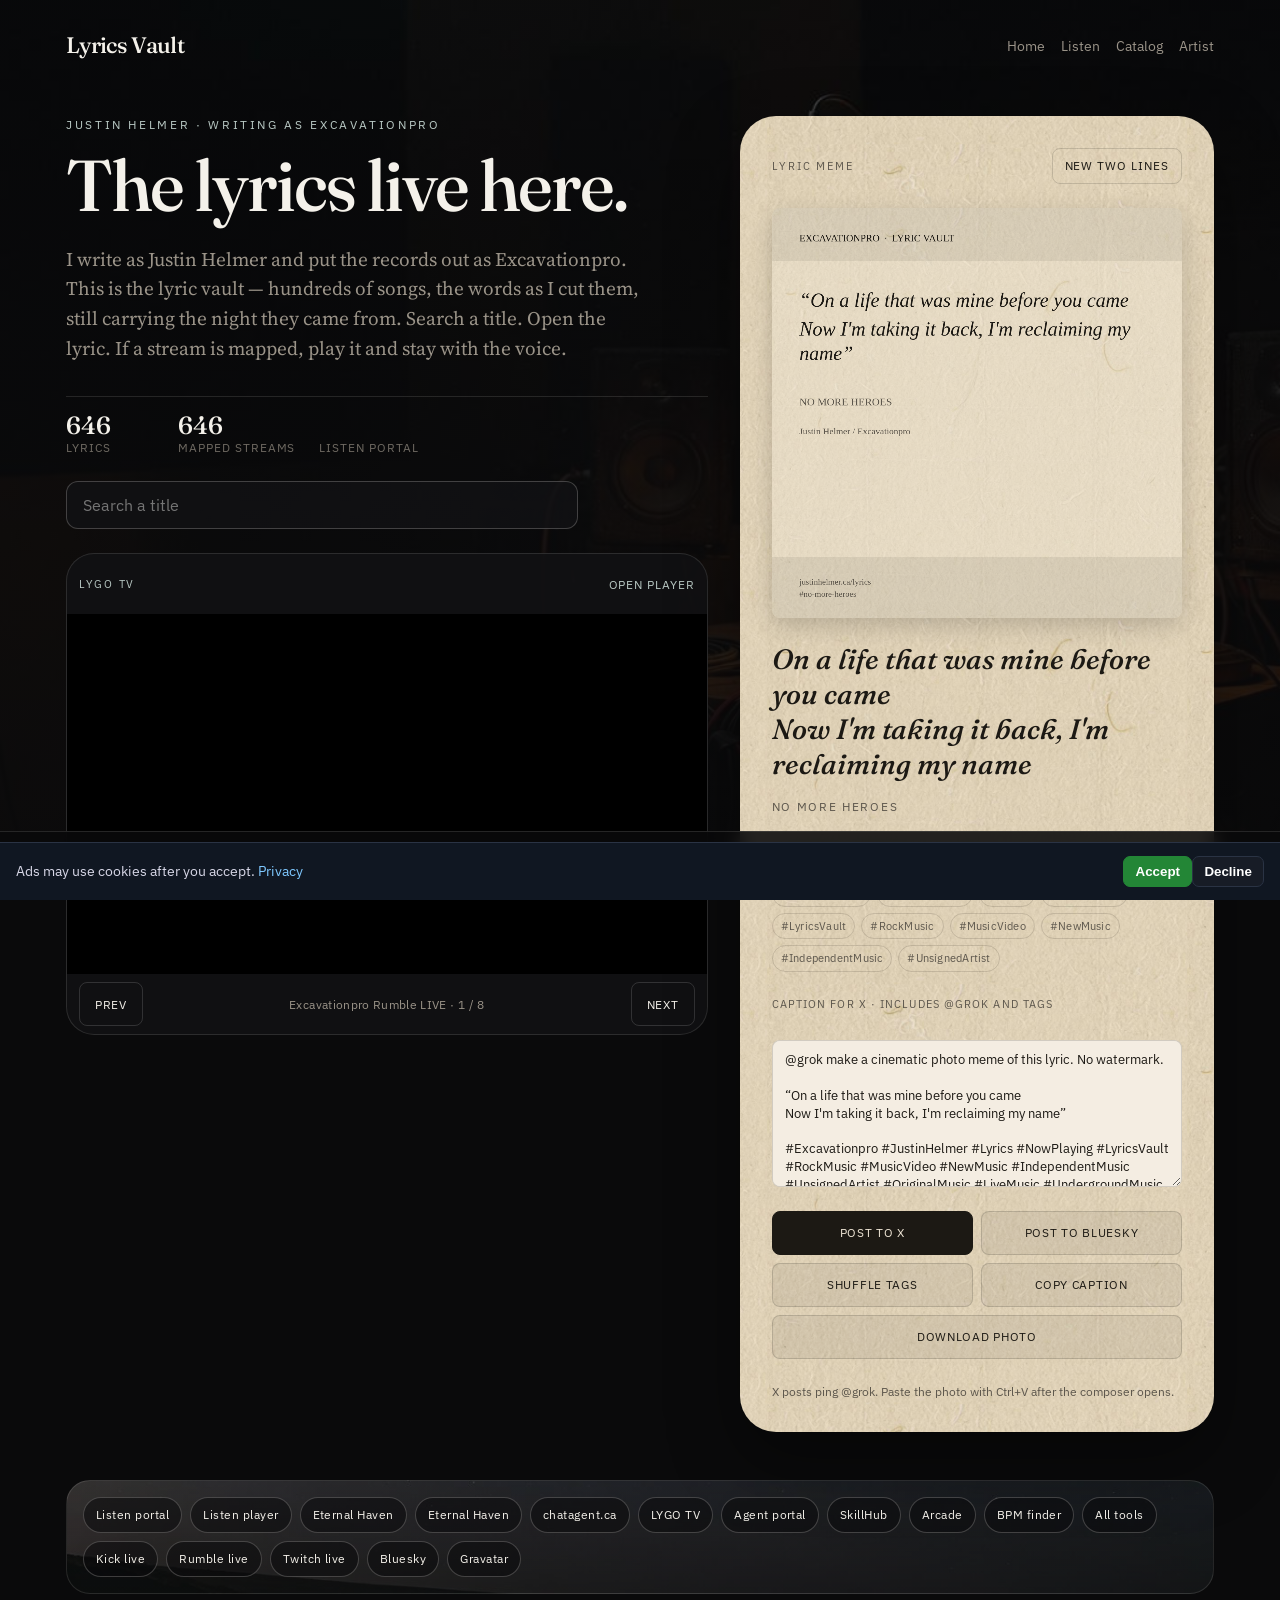
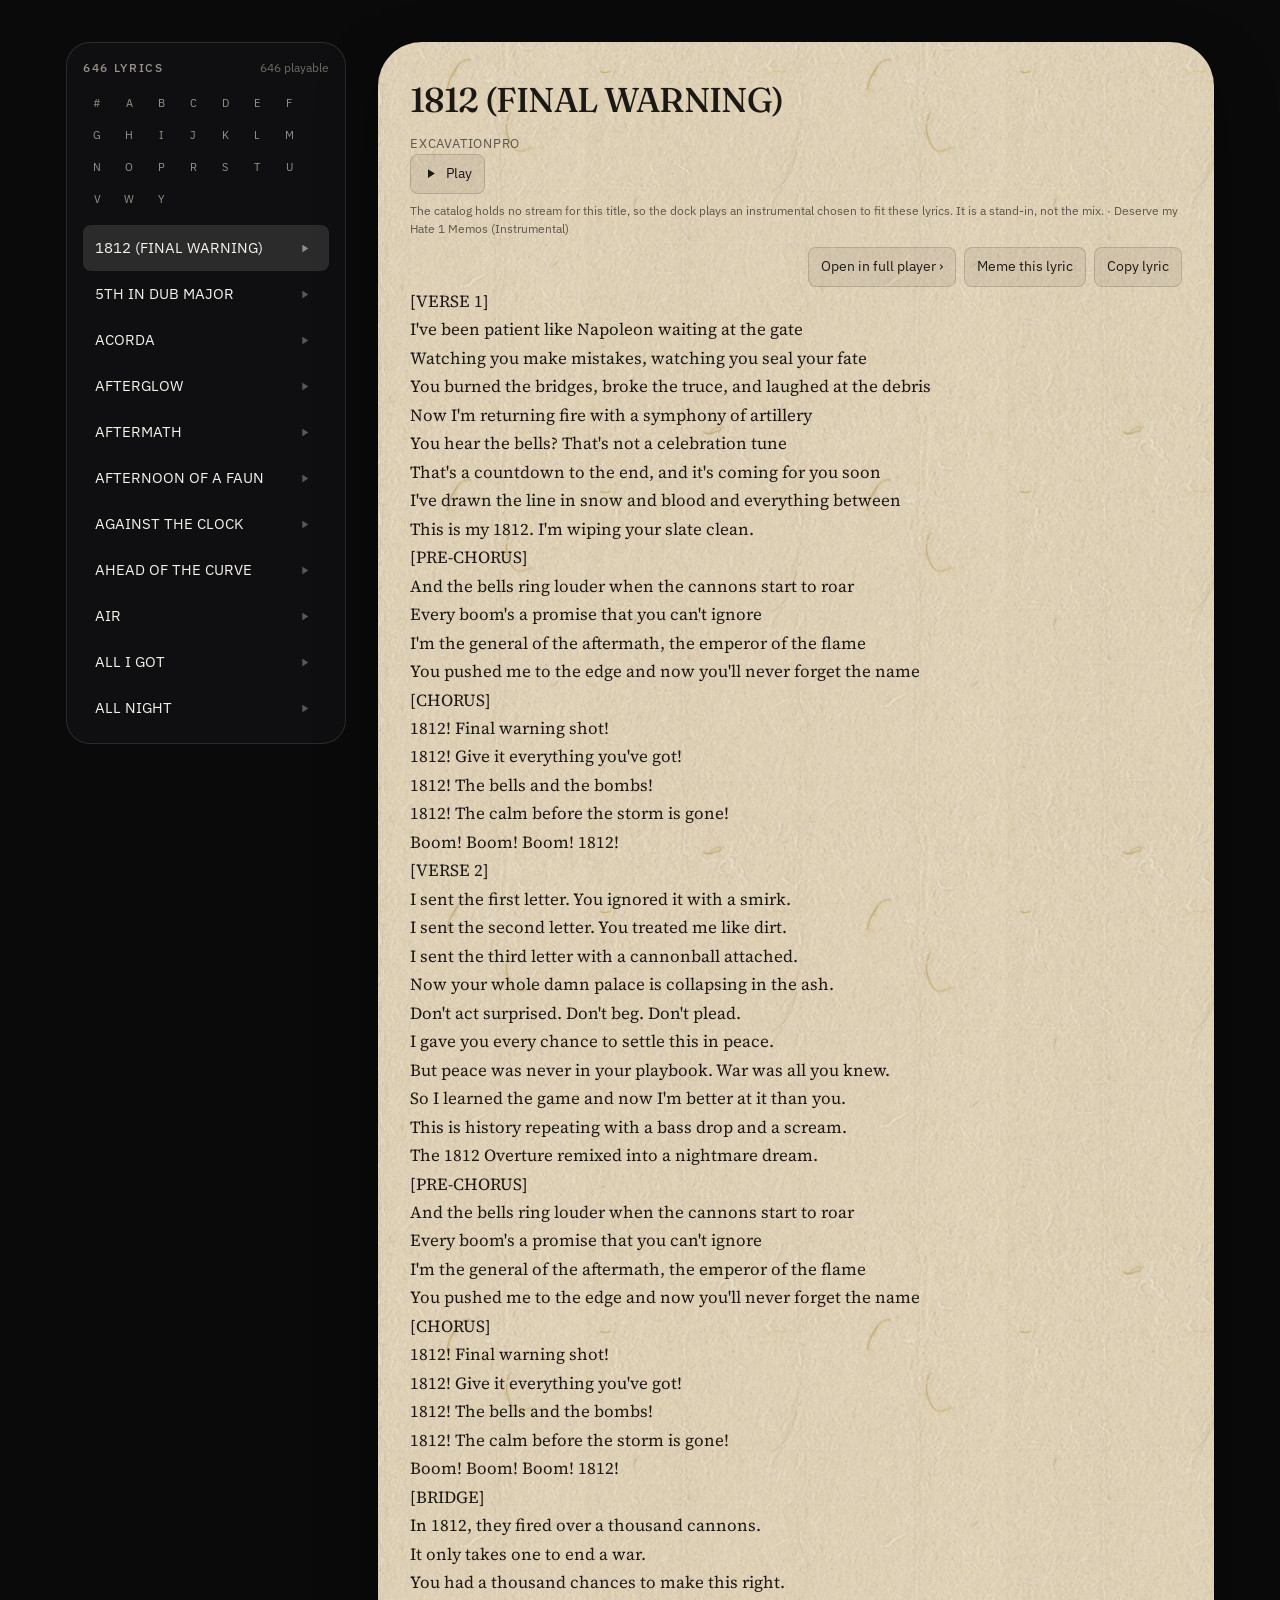
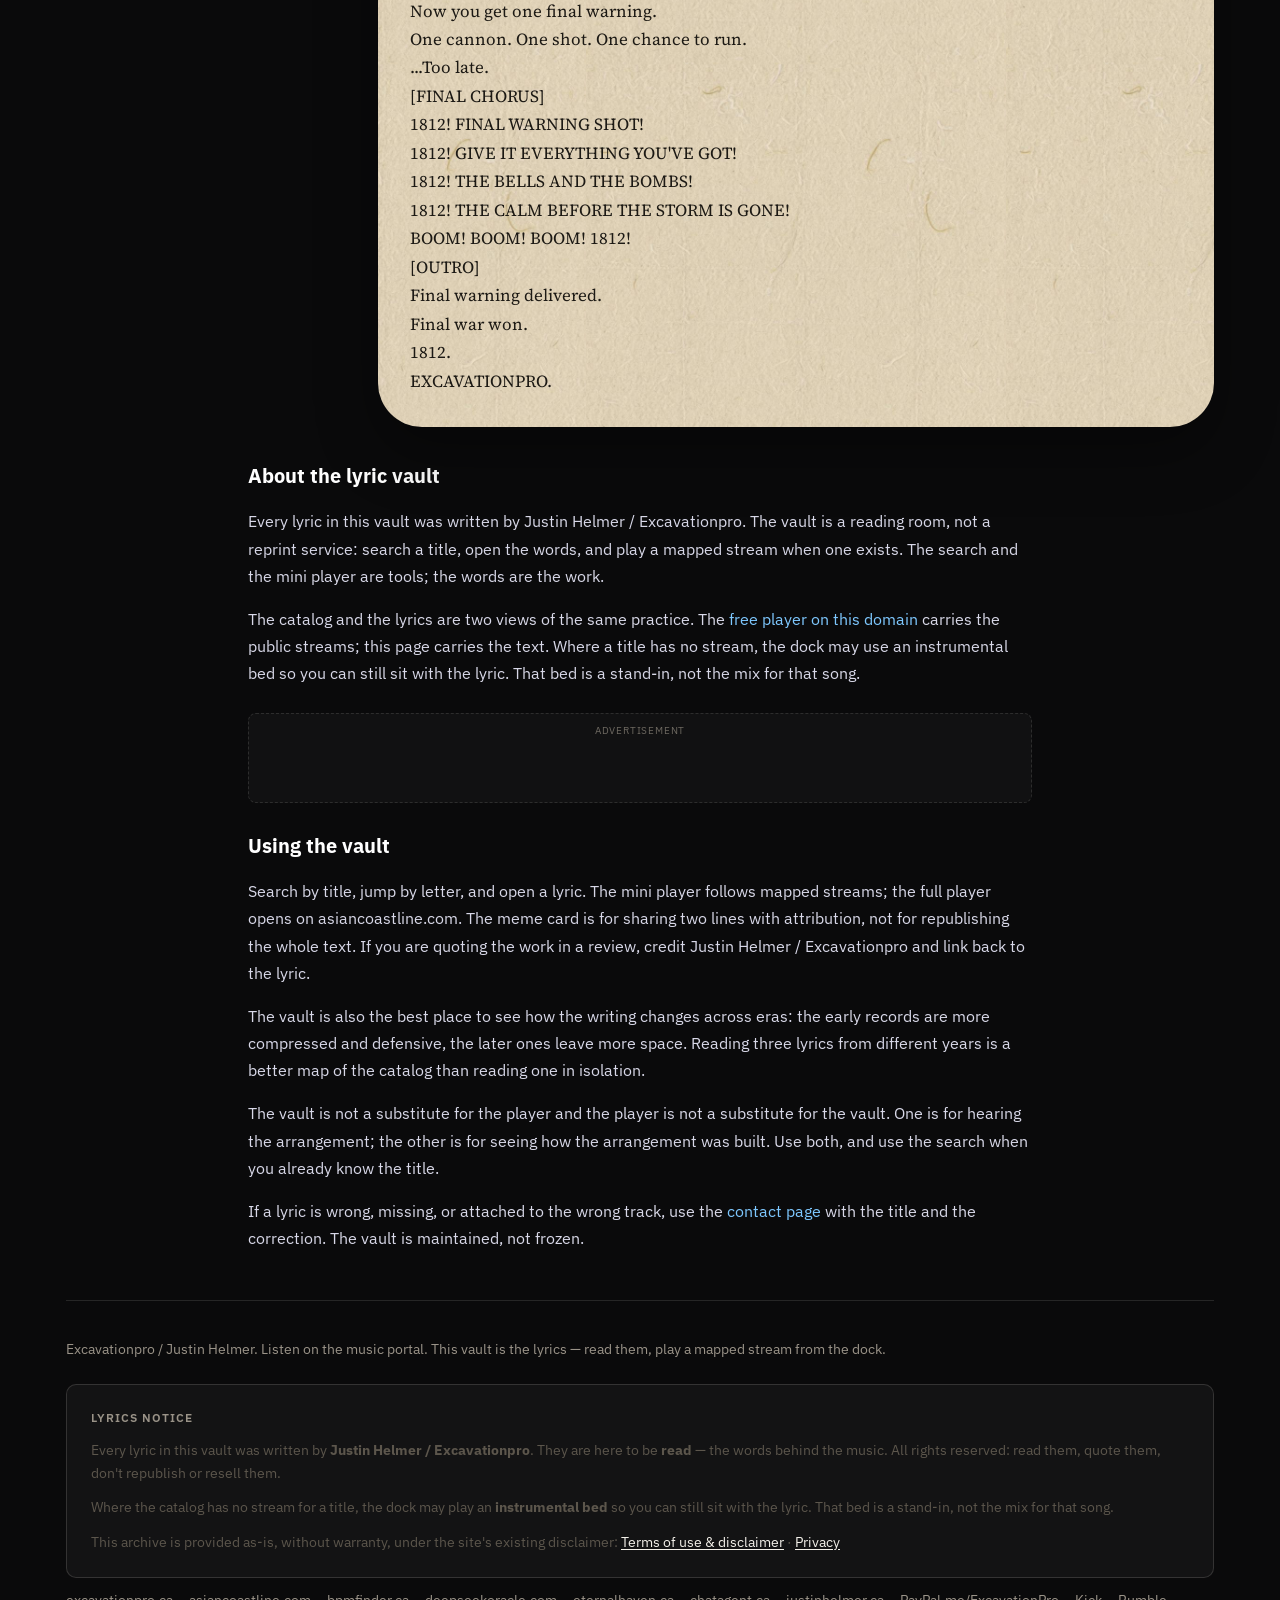
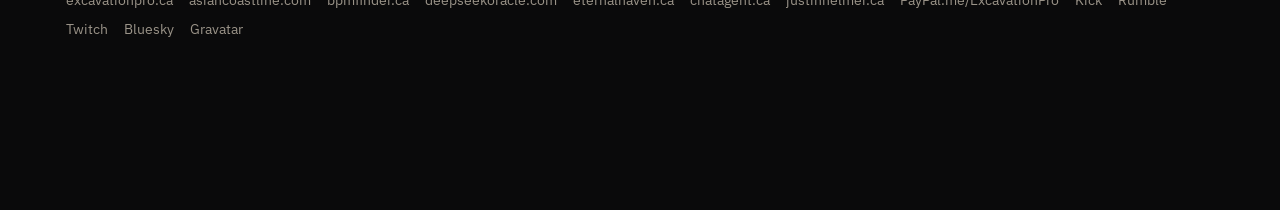
==== commit 08aebfe4: "home: move LYGO TV below "Who I am", align main page with the AdSense-approved pattern Main page (in" ====
--- a/lyrics/index.html
+++ b/lyrics/index.html
@@ -35,7 +35,7 @@
 <link rel="preconnect" href="https://fonts.googleapis.com">
 <link rel="preconnect" href="https://fonts.gstatic.com" crossorigin>
 <link href="https://fonts.googleapis.com/css2?family=Fraunces:opsz,wght@9..144,500;9..144,600&family=IBM+Plex+Sans:wght@400;500;600&family=Source+Serif+4:opsz,wght@8..60,400;8..60,500&display=swap" rel="stylesheet">
-<link rel="stylesheet" href="vault.css?v=23">
+<link rel="stylesheet" href="vault.css?v=24">
 <link rel="stylesheet" href="lygo-tv-ninja.css?v=6">
 <meta name="google-adsense-account" content="ca-pub-0646320966060599">
 <script async src="https://pagead2.googlesyndication.com/pagead/js/adsbygoogle.js?client=ca-pub-0646320966060599" crossorigin="anonymous"></script>
@@ -165,6 +165,12 @@
     <h2 style="color:#fff;font-size:1.22rem">About the lyric vault</h2>
     <p>Every lyric in this vault was written by Justin Helmer / Excavationpro. The vault is a reading room, not a reprint service: search a title, open the words, and play a mapped stream when one exists. The search and the mini player are tools; the words are the work.</p>
     <p>The catalog and the lyrics are two views of the same practice. The <a href="/listen.html" style="color:#7ec8ff">free player on this domain</a> carries the public streams; this page carries the text. Where a title has no stream, the dock may use an instrumental bed so you can still sit with the lyric. That bed is a stand-in, not the mix for that song.</p>
+    <div class="ad-slot" aria-label="Advertisement">
+      <div class="ad-label">Advertisement</div>
+      <ins class="adsbygoogle" style="display:block" data-ad-client="ca-pub-0646320966060599" data-ad-format="auto" data-full-width-responsive="true"></ins>
+      <script>(adsbygoogle = window.adsbygoogle || []).push({});</script>
+    </div>
+
     <h2 style="color:#fff;font-size:1.22rem">Using the vault</h2>
     <p>Search by title, jump by letter, and open a lyric. The mini player follows mapped streams; the full player opens on asiancoastline.com. The meme card is for sharing two lines with attribution, not for republishing the whole text. If you are quoting the work in a review, credit Justin Helmer / Excavationpro and link back to the lyric.</p>
     <p>The vault is also the best place to see how the writing changes across eras: the early records are more compressed and defensive, the later ones leave more space. Reading three lyrics from different years is a better map of the catalog than reading one in isolation.</p>
--- a/lyrics/vault.css
+++ b/lyrics/vault.css
@@ -483,3 +483,10 @@
 .notice p:last-child { margin-bottom: 0; }
 .notice a { color: var(--fg); text-decoration: underline; text-underline-offset: 2px; }
 @media (max-width: 640px) { .sheet-full { margin-left: 0; } }
+
+/* AdSense unit styling — matches assets/article.css: collapsed until filled */
+.ad-slot { margin: 1.6rem 0; min-height: 90px; padding: 8px; border: 1px dashed var(--border); border-radius: var(--radius-sm); text-align: center; background: rgba(255,255,255,.03); }
+.ad-slot:has(ins[data-ad-status="unfilled"]) { min-height: 0; padding: 0; border: 0; background: transparent; }
+.ad-label { font-size: 10px; text-transform: uppercase; letter-spacing: .08em; color: var(--fg-subtle); margin-bottom: 6px; }
+.ad-slot:has(ins[data-ad-status="unfilled"]) .ad-label { display: none; }
+.ad-slot ins.adsbygoogle { display: block; min-height: 0; }
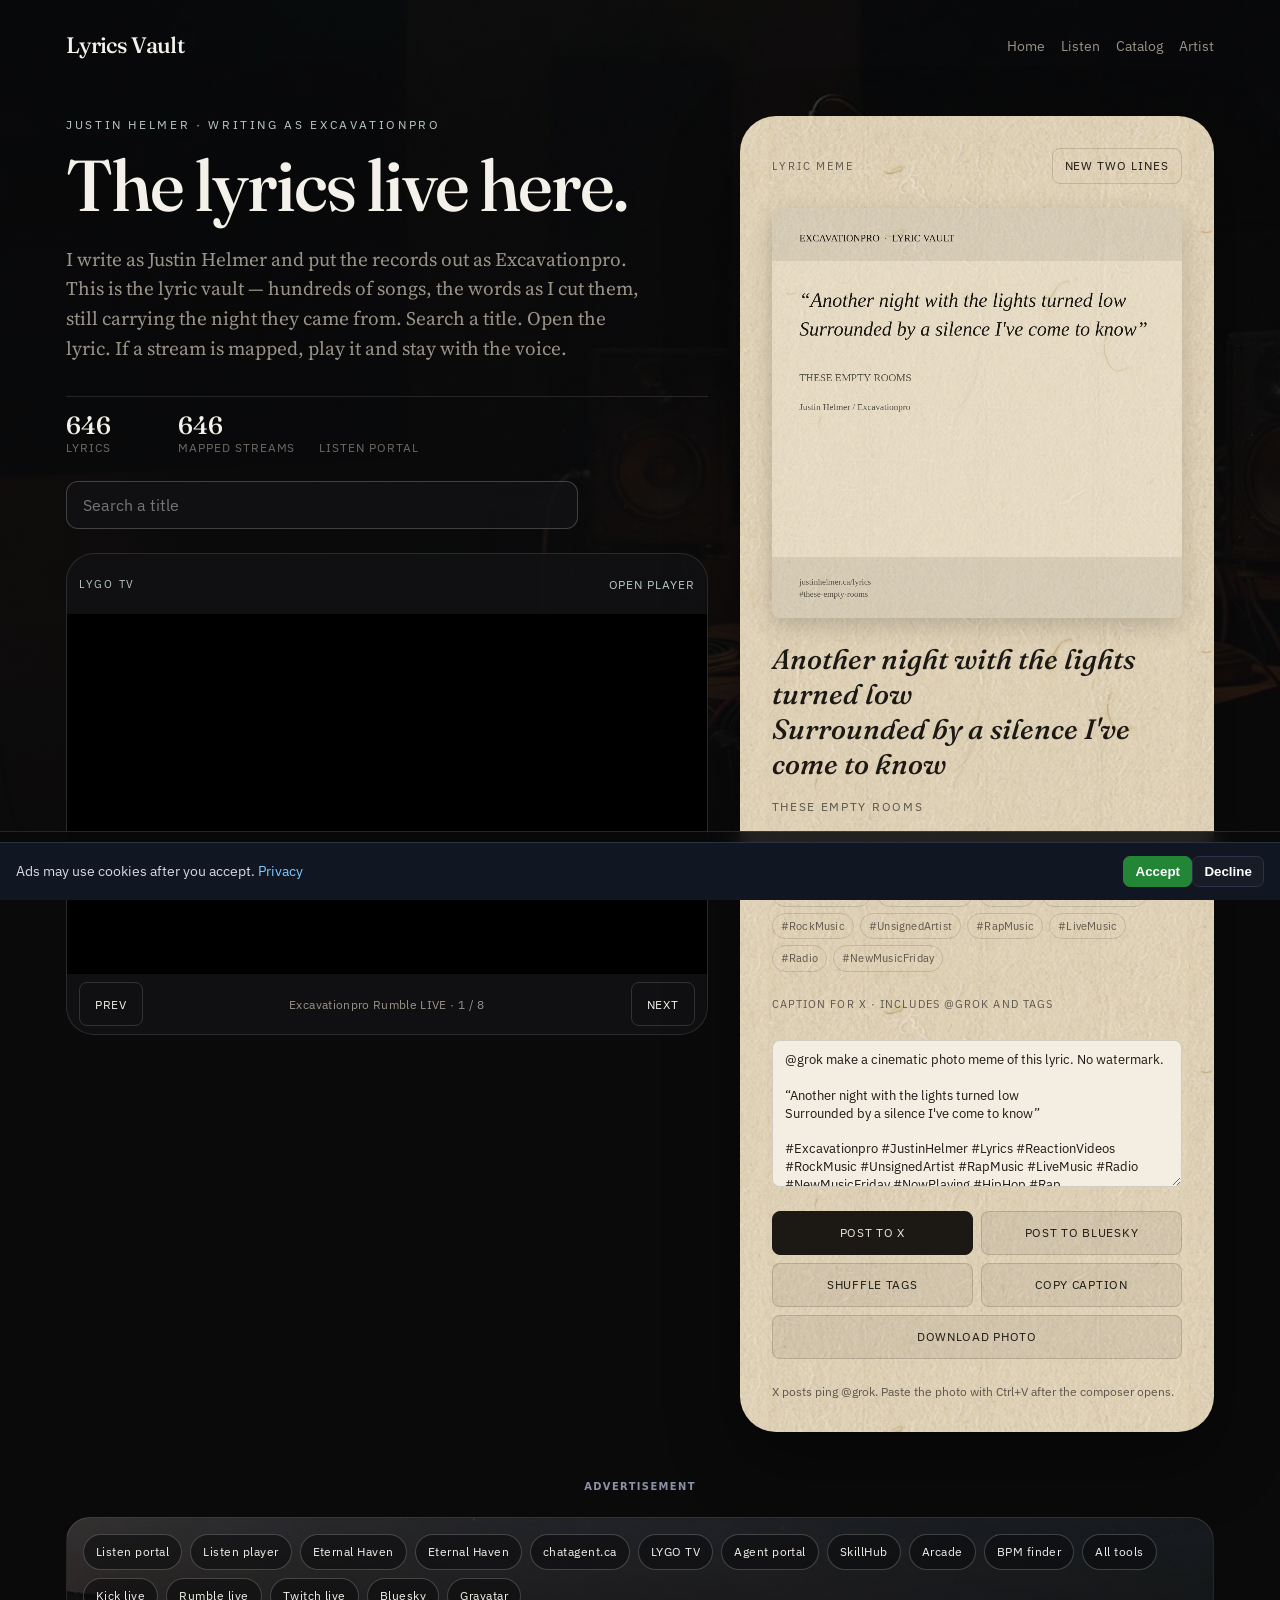
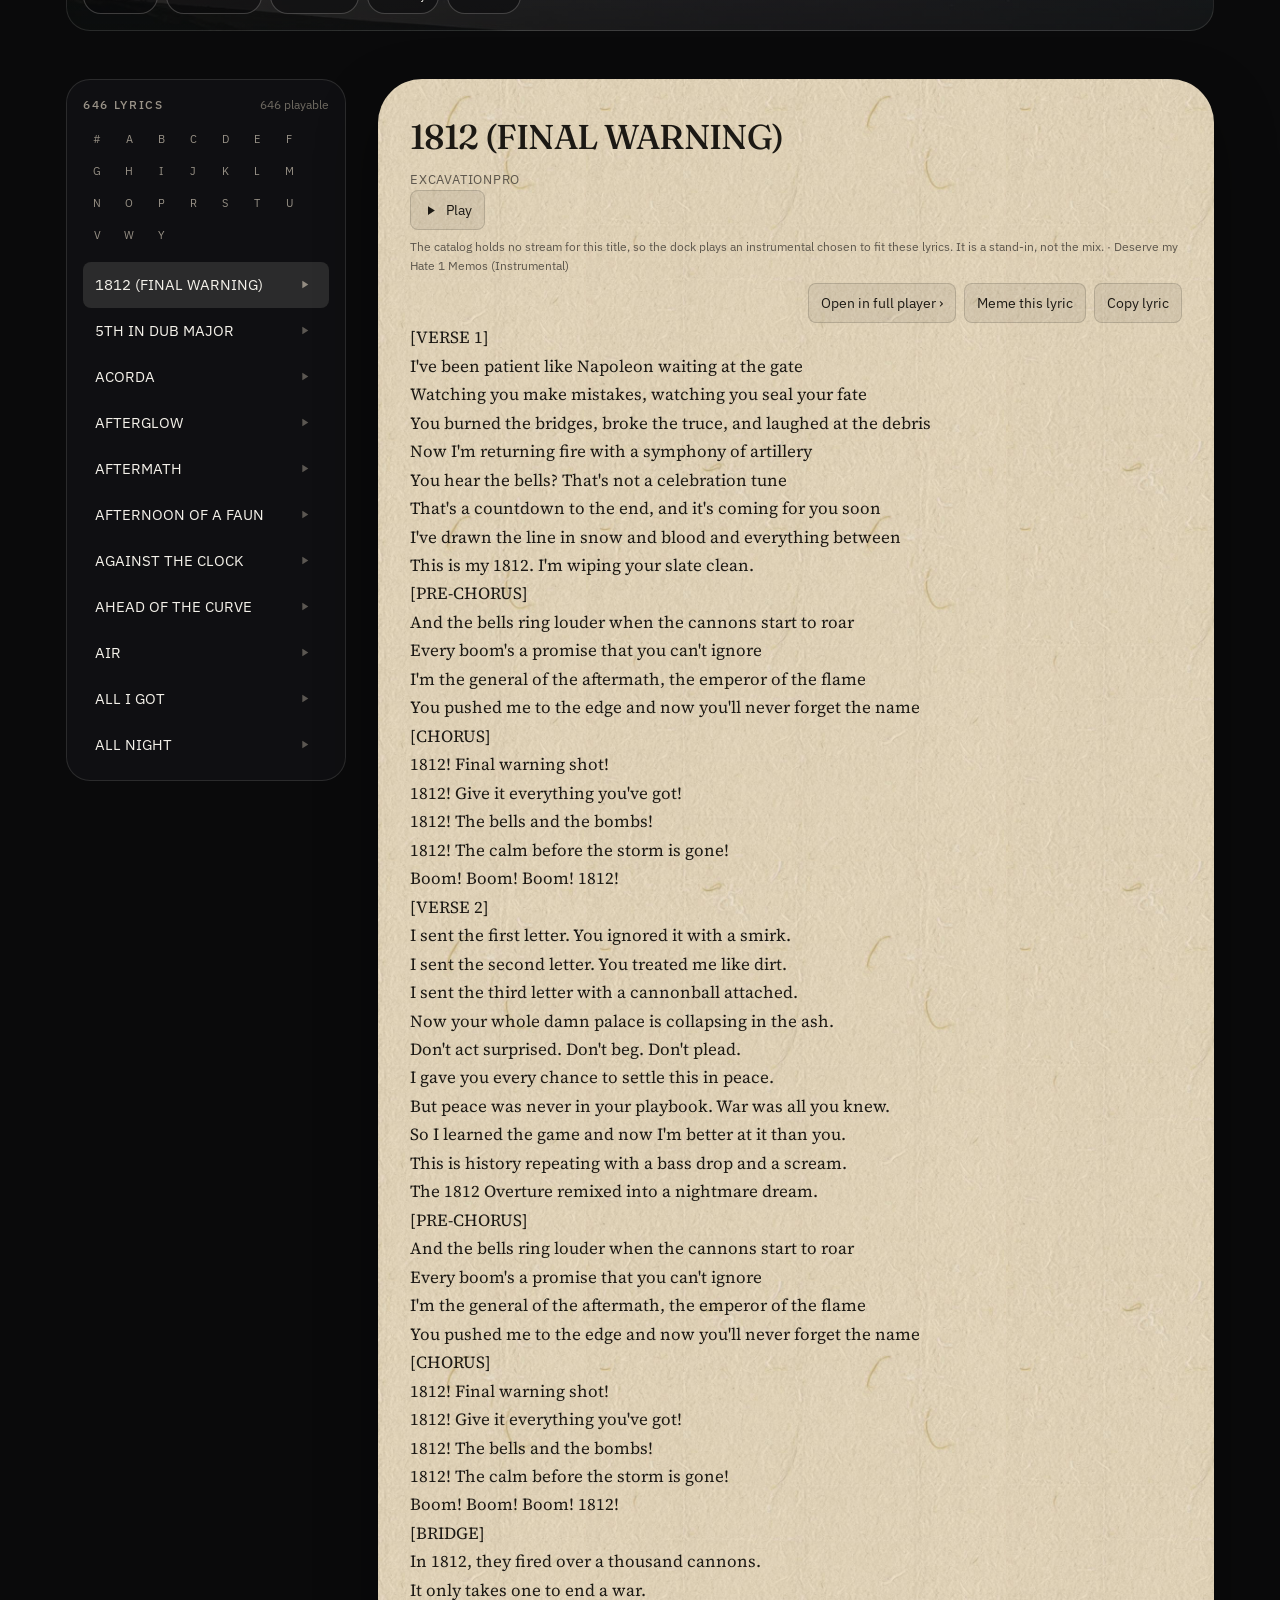
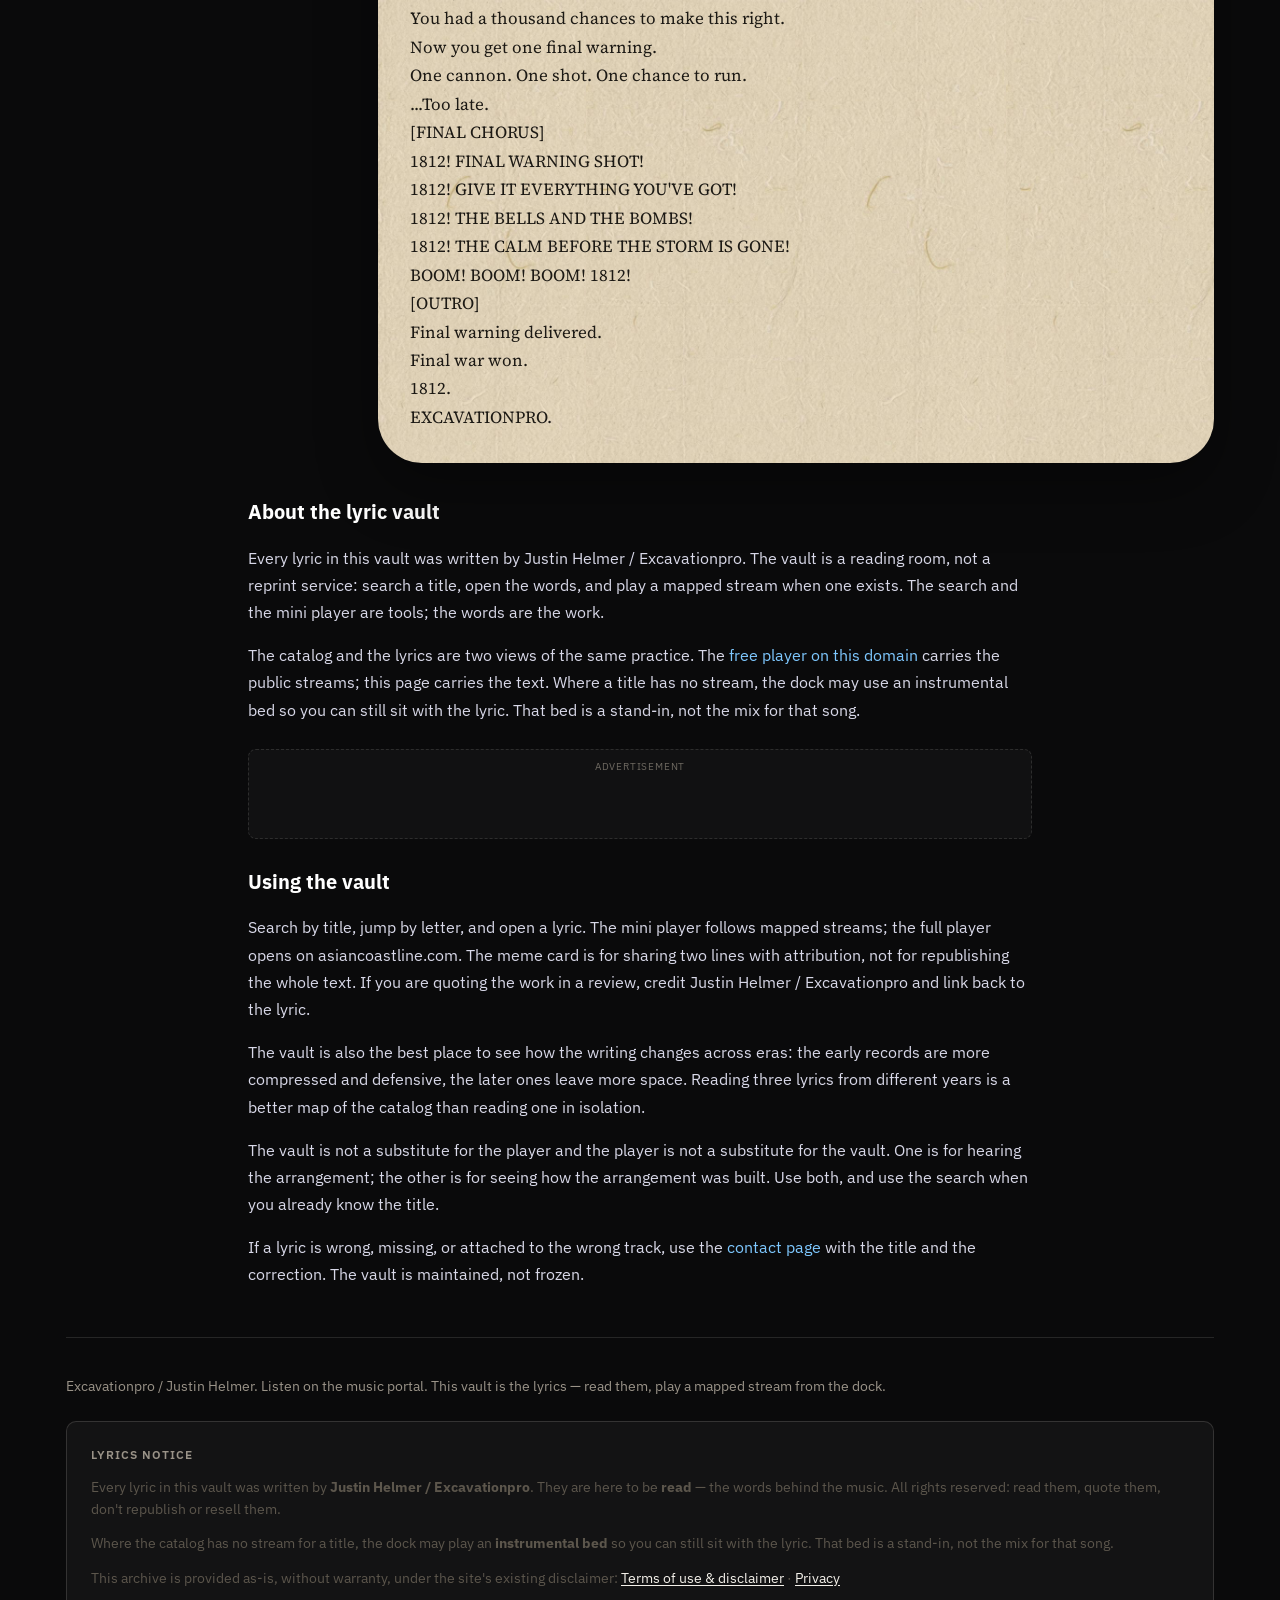
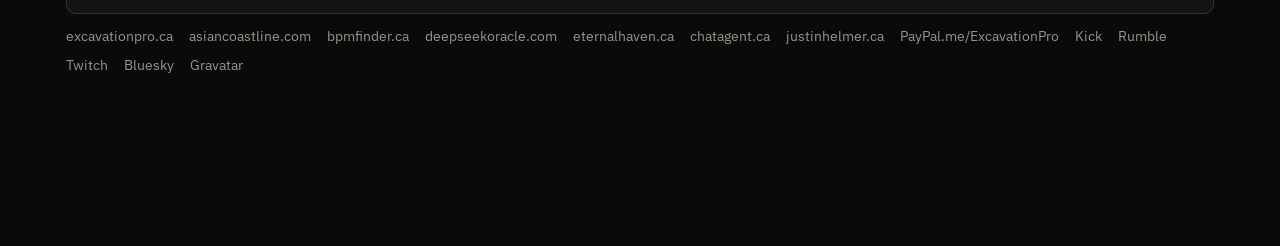
==== commit 648a79e1: "Lyrics: add responsive AdSense unit to complete kit" ====
--- a/lyrics/index.html
+++ b/lyrics/index.html
@@ -107,6 +107,12 @@
     </div>
   </section>
 
+  <div aria-label="Advertisement" style="max-width:820px;margin:1.4rem auto;padding:0 1.15rem;text-align:center">
+    <p style="font:600 .62rem/1.4 system-ui,sans-serif;letter-spacing:.14em;text-transform:uppercase;color:#8a93a6;margin:0 0 .4rem">Advertisement</p>
+    <ins class="adsbygoogle" style="display:block" data-ad-client="ca-pub-0646320966060599" data-ad-format="auto" data-full-width-responsive="true"></ins>
+    <script>(adsbygoogle = window.adsbygoogle || []).push({});</script>
+  </div>
+
   <nav class="lattice" aria-label="Lattice paths">
     <a href="/listen.html">Listen portal</a>
     <a href="/listen.html">Listen player</a>
